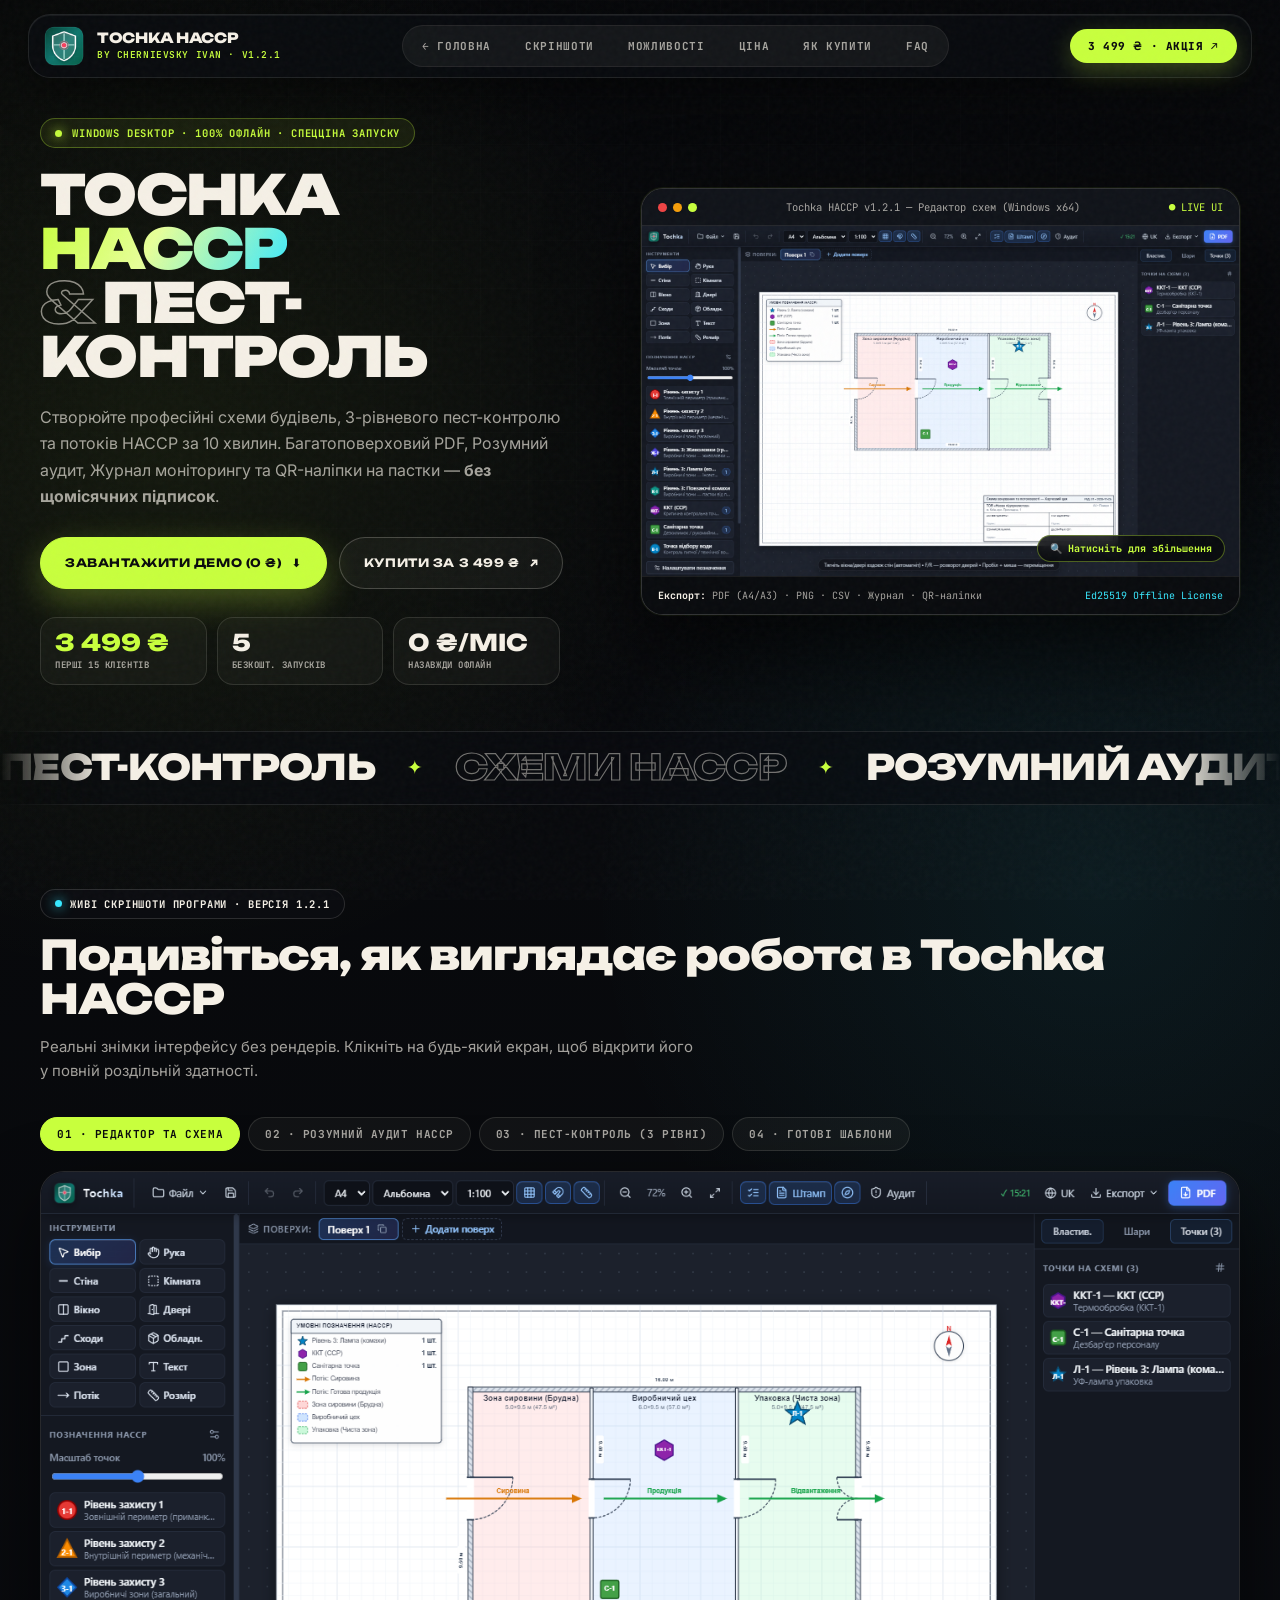
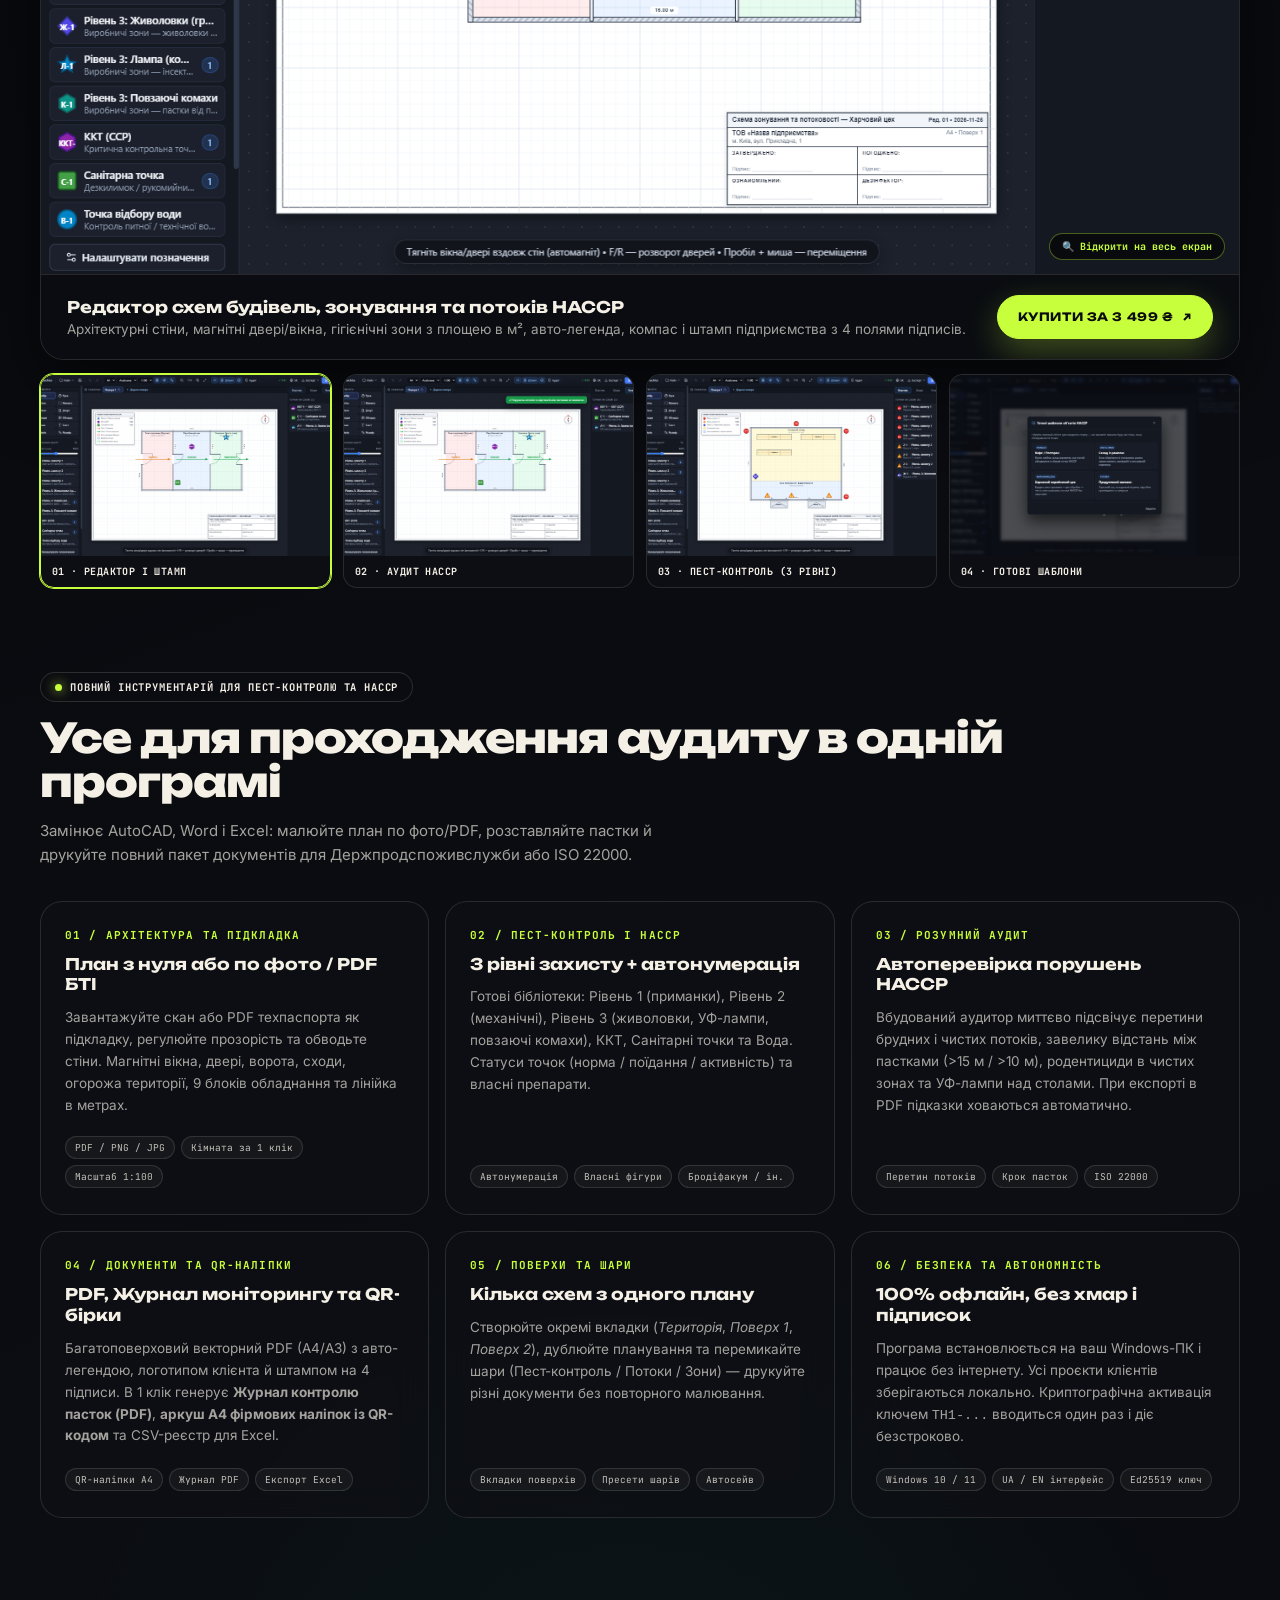
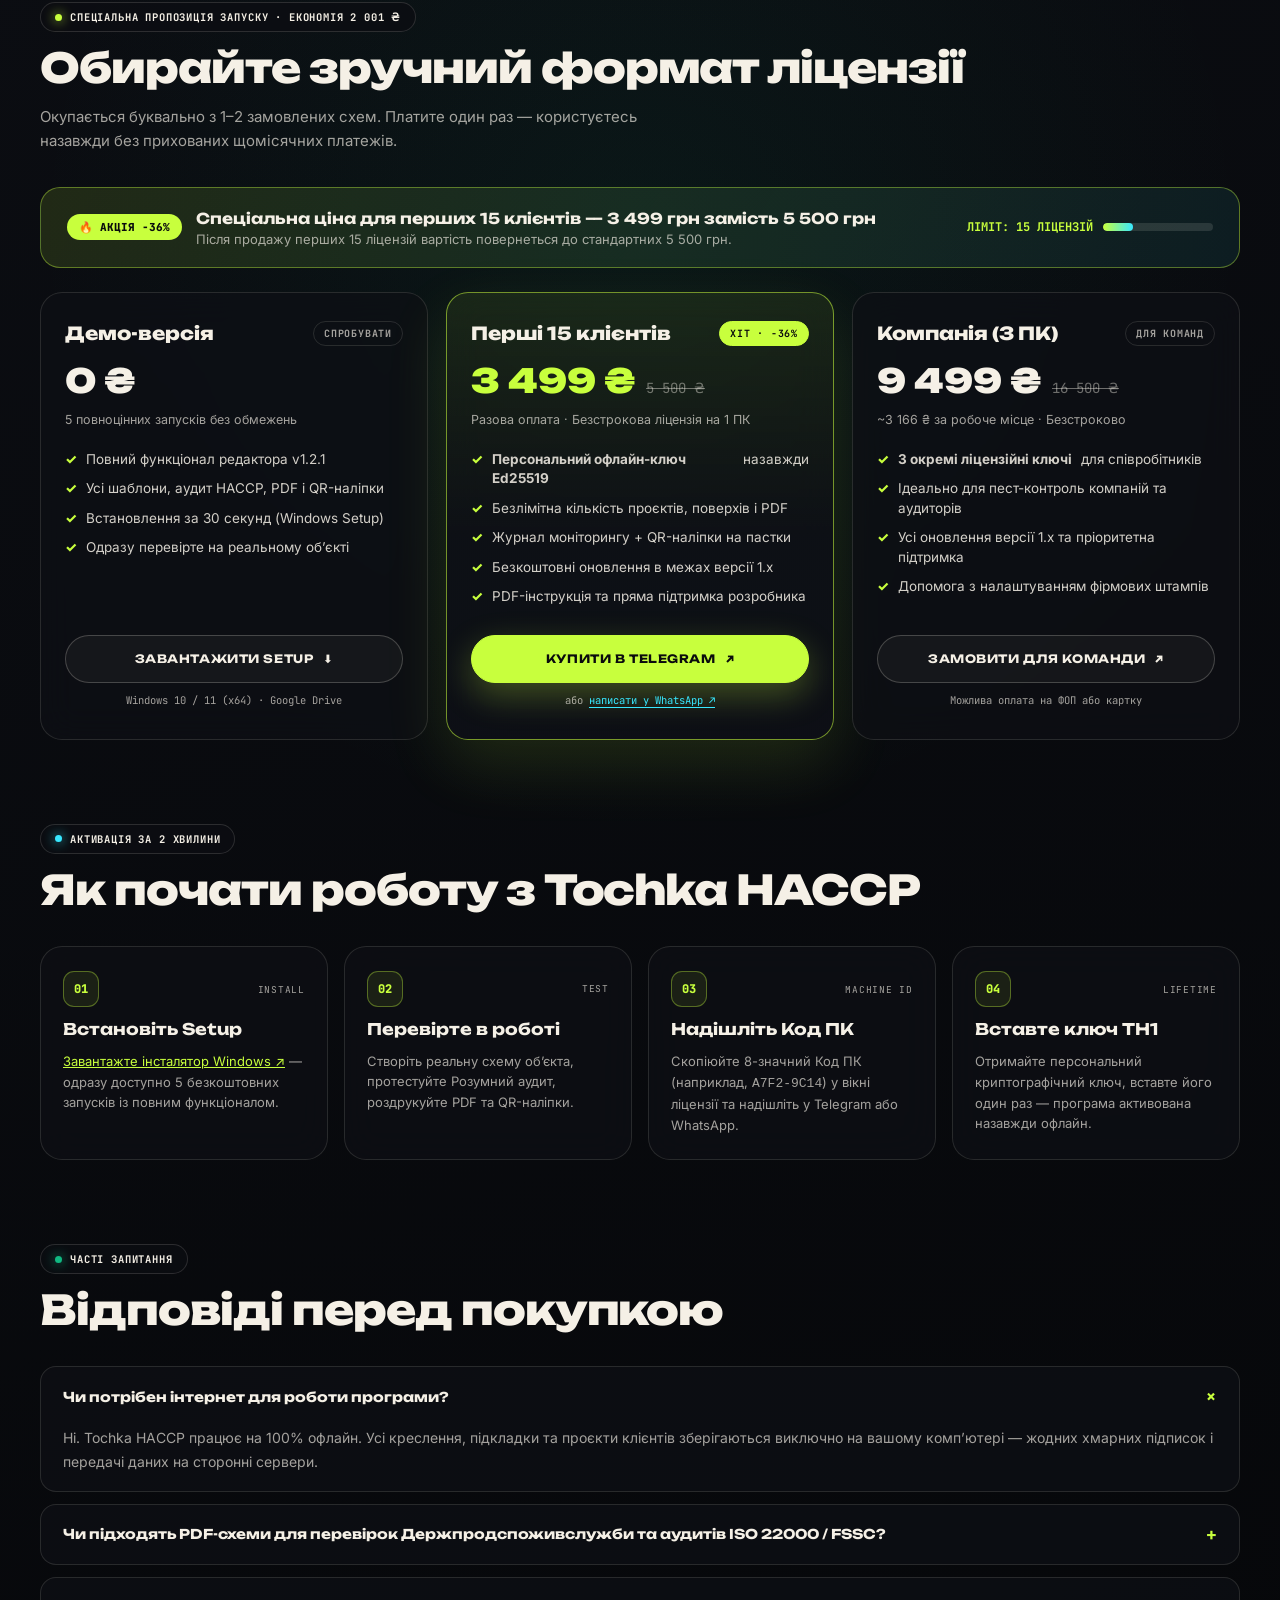
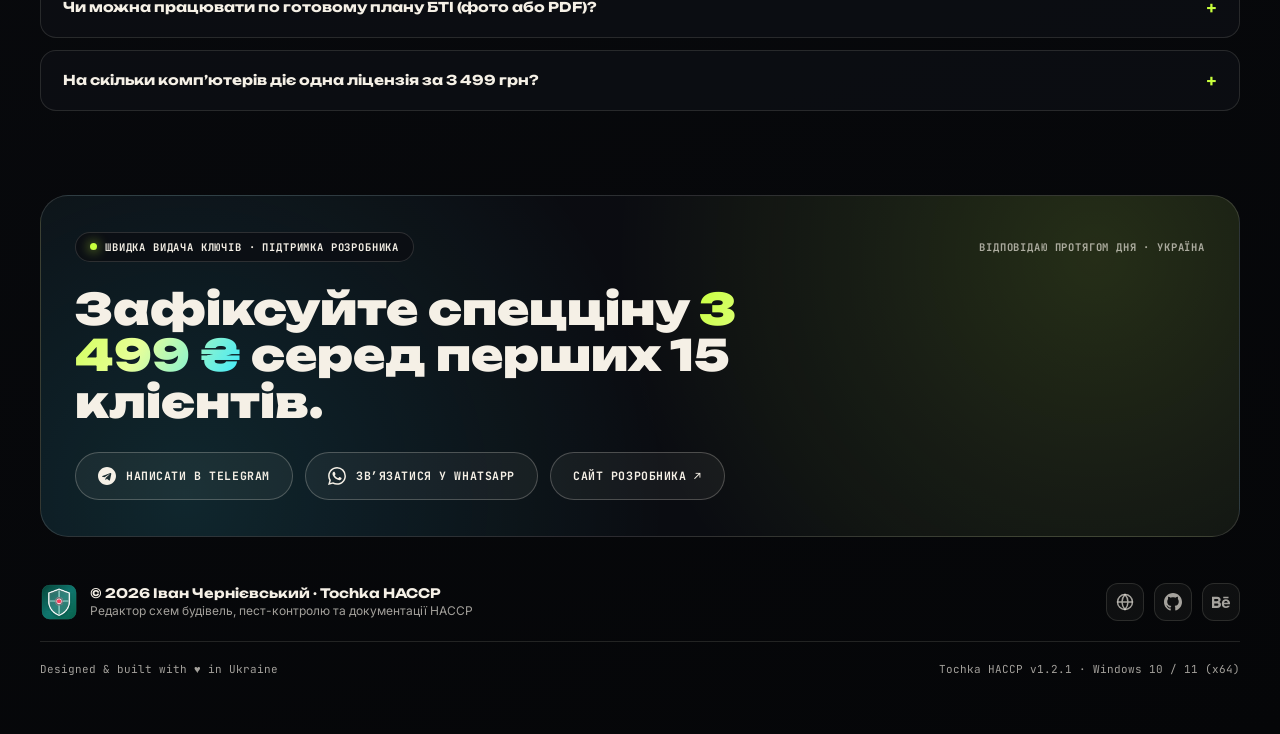
==== tochka/index.html @ 62e7cf79 "Add files via upload" ====
<!doctype html>
<html lang="uk">
  <head>
    <meta charset="UTF-8" />
    <meta name="viewport" content="width=device-width, initial-scale=1.0" />
    <title>Tochka НАССР — Редактор схем пест-контролю та НАССР для Windows</title>
    <meta
      name="description"
      content="Професійна офлайн-програма для створення схем будівель, пест-контролю, потоків НАССР, журналів моніторингу та QR-наліпок. Спеціальна ціна запуску для перших 15 клієнтів — 3 499 грн."
    />
    <link rel="icon" type="image/png" href="logo.png" />
    <link rel="stylesheet" href="styles.css" />
    <link rel="preconnect" href="https://fonts.googleapis.com" />
    <link rel="preconnect" href="https://fonts.gstatic.com" crossorigin />
    <link
      href="https://fonts.googleapis.com/css2?family=Inter:wght@400;500;600;700&family=JetBrains+Mono:wght@500;700;800&family=Unbounded:wght@600;700;800;900&display=swap"
      rel="stylesheet"
    />
  </head>
  <body>
    <div class="scroll-progress" aria-hidden="true"></div>
    <div class="grain-overlay" aria-hidden="true"></div>

    <header class="site-header">
      <a class="brand" href="#top" aria-label="Tochka НАССР">
        <span class="brand-mark">
          <img src="logo.png" alt="Tochka НАССР логотип" />
        </span>
        <span class="brand-text">
          <strong>Tochka НАССР</strong>
          <small>by Chernievsky Ivan · v1.2.1</small>
        </span>
      </a>

      <nav class="site-nav" aria-label="Навігація">
        <a href="../index.html">← Головна</a>
        <a href="#screenshots">Скріншоти</a>
        <a href="#features">Можливості</a>
        <a href="#pricing">Ціна</a>
        <a href="#how">Як купити</a>
        <a href="#faq">FAQ</a>
      </nav>

      <a class="header-cta" href="#pricing">
        <span>3 499 ₴ · АКЦІЯ</span>
        <span aria-hidden="true">↗</span>
      </a>
    </header>

    <main id="top">
      <!-- HERO -->
      <section class="hero-dash" aria-labelledby="hero-title">
        <div class="hero-copy-dash">
          <div class="eyebrow-dash">
            <span class="status-dot"></span>
            <span>WINDOWS DESKTOP · 100% ОФЛАЙН · СПЕЦЦІНА ЗАПУСКУ</span>
          </div>

          <h1 id="hero-title" class="title-dash">
            TOCHKA<br /><span class="grad">НАССР</span><br /><span class="amp">&amp;</span> ПЕСТ-КОНТРОЛЬ
          </h1>

          <p class="hero-lead-dash">
            Створюйте професійні схеми будівель, 3-рівневого пест-контролю та потоків НАССР за 10 хвилин.
            Багатоповерховий PDF, Розумний аудит, Журнал моніторингу та QR-наліпки на пастки — <b>без щомісячних підписок</b>.
          </p>

          <div class="hero-actions-dash">
            <a
              class="btn-dash primary"
              href="https://drive.google.com/file/d/1UyIX2XYB6blcd3cR7b4-YL4jxLajKtsr/view?usp=sharing"
              target="_blank"
              rel="noreferrer"
            >
              <span>ЗАВАНТАЖИТИ ДЕМО (0 ₴)</span>
              <span aria-hidden="true">⬇</span>
            </a>
            <a class="btn-dash secondary" href="#pricing">
              <span>КУПИТИ ЗА 3 499 ₴</span>
              <span aria-hidden="true">↗</span>
            </a>
          </div>

          <div class="hero-stats">
            <div class="stat-pill">
              <strong class="accent">3 499 ₴</strong>
              <span>ПЕРШІ 15 КЛІЄНТІВ</span>
            </div>
            <div class="stat-pill">
              <strong>5</strong>
              <span>БЕЗКОШТ. ЗАПУСКІВ</span>
            </div>
            <div class="stat-pill">
              <strong>0 ₴/МІС</strong>
              <span>НАЗАВЖДИ ОФЛАЙН</span>
            </div>
          </div>
        </div>

        <div class="hero-visual-dash">
          <div class="hero-window">
            <div class="window-bar">
              <div class="window-dots" aria-hidden="true"><span></span><span></span><span></span></div>
              <span>Tochka НАССР v1.2.1 — Редактор схем (Windows x64)</span>
              <span style="color: var(--accent);">● LIVE UI</span>
            </div>
            <div class="window-shot" data-zoom>
              <img
                src="screenshots/shot-editor.png"
                alt="Інтерфейс Tochka НАССР — схема харчового цеху з потоками та штампом"
              />
              <span class="zoom-pill">🔍 Натисніть для збільшення</span>
            </div>
            <div class="window-footer">
              <span><strong>Експорт:</strong> PDF (A4/A3) · PNG · CSV · Журнал · QR-наліпки</span>
              <span style="color: var(--cyan);">Ed25519 Offline License</span>
            </div>
          </div>
        </div>

        <div class="ticker hero-ticker" aria-hidden="true">
          <div class="ticker-track">
            <span>Пест-контроль</span><span class="ticker-sep">✦</span>
            <span class="is-outline">Схеми НАССР</span><span class="ticker-sep">✦</span>
            <span>Розумний аудит</span><span class="ticker-sep">✦</span>
            <span class="is-outline">QR-наліпки</span><span class="ticker-sep">✦</span>
            <span>Журнал моніторингу</span><span class="ticker-sep">✦</span>
            <span class="is-outline">Підкладка PDF/БТІ</span><span class="ticker-sep">✦</span>
            <span>100% Офлайн</span><span class="ticker-sep">✦</span>
            <!-- duplicate for seamless loop -->
            <span>Пест-контроль</span><span class="ticker-sep">✦</span>
            <span class="is-outline">Схеми НАССР</span><span class="ticker-sep">✦</span>
            <span>Розумний аудит</span><span class="ticker-sep">✦</span>
            <span class="is-outline">QR-наліпки</span><span class="ticker-sep">✦</span>
            <span>Журнал моніторингу</span><span class="ticker-sep">✦</span>
            <span class="is-outline">Підкладка PDF/БТІ</span><span class="ticker-sep">✦</span>
            <span>100% Офлайн</span><span class="ticker-sep">✦</span>
          </div>
        </div>
      </section>

      <!-- LIVE SCREENSHOTS -->
      <section id="screenshots" class="section" aria-labelledby="shots-title">
        <div class="section-heading">
          <div class="badge-dash">
            <span class="status-dot cyan"></span>
            <span>Живі скріншоти програми · Версія 1.2.1</span>
          </div>
          <h2 id="shots-title">Подивіться, як виглядає робота в Tochka НАССР</h2>
          <p class="section-lead">
            Реальні знімки інтерфейсу без рендерів. Клікніть на будь-який екран, щоб відкрити його у повній роздільній здатності.
          </p>
        </div>

        <div class="shots-tabs" role="tablist">
          <button type="button" class="shot-tab active">01 · Редактор та схема</button>
          <button type="button" class="shot-tab">02 · Розумний аудит НАССР</button>
          <button type="button" class="shot-tab">03 · Пест-контроль (3 рівні)</button>
          <button type="button" class="shot-tab">04 · Готові шаблони</button>
        </div>

        <div class="shots-stage">
          <div class="shots-stage-img" data-zoom>
            <img
              id="stage-img"
              src="screenshots/shot-editor.png"
              alt="Редактор схем будівель, зонування та потоків НАССР"
            />
            <span class="zoom-pill">🔍 Відкрити на весь екран</span>
          </div>
          <div class="shots-stage-meta">
            <div>
              <h3 id="stage-title">Редактор схем будівель, зонування та потоків НАССР</h3>
              <p id="stage-desc">
                Архітектурні стіни, магнітні двері/вікна, гігієнічні зони з площею в м², авто-легенда, компас і штамп підприємства з 4 полями підписів.
              </p>
            </div>
            <a class="btn-dash primary" href="#pricing" style="height: 44px; padding: 0 20px;">
              <span>КУПИТИ ЗА 3 499 ₴</span>
              <span>↗</span>
            </a>
          </div>
        </div>

        <div class="shots-thumbs">
          <button type="button" class="shot-thumb active">
            <img src="screenshots/shot-editor.png" alt="Редактор схем" />
            <span>01 · Редактор і штамп</span>
          </button>
          <button type="button" class="shot-thumb">
            <img src="screenshots/shot-audit.png" alt="Розумний аудит НАССР" />
            <span>02 · Аудит НАССР</span>
          </button>
          <button type="button" class="shot-thumb">
            <img src="screenshots/shot-custom.png" alt="Схема 3-рівневого пест-контролю складу" />
            <span>03 · Пест-контроль (3 рівні)</span>
          </button>
          <button type="button" class="shot-thumb">
            <img src="screenshots/shot-pest.png" alt="Готові шаблони" />
            <span>04 · Готові шаблони</span>
          </button>
        </div>
      </section>

      <!-- FEATURES -->
      <section id="features" class="section" aria-labelledby="features-title">
        <div class="section-heading">
          <div class="badge-dash">
            <span class="status-dot"></span>
            <span>Повний інструментарій для пест-контролю та НАССР</span>
          </div>
          <h2 id="features-title">Усе для проходження аудиту в одній програмі</h2>
          <p class="section-lead">
            Замінює AutoCAD, Word і Excel: малюйте план по фото/PDF, розставляйте пастки й друкуйте повний пакет документів для Держпродспоживслужби або ISO 22000.
          </p>
        </div>

        <div class="features-grid">
          <article class="spotlight-card feature-card">
            <span class="card-num">01 / АРХІТЕКТУРА ТА ПІДКЛАДКА</span>
            <h3>План з нуля або по фото / PDF БТІ</h3>
            <p>
              Завантажуйте скан або PDF техпаспорта як підкладку, регулюйте прозорість та обводьте стіни. Магнітні вікна, двері, ворота, сходи, огорожа території, 9 блоків обладнання та лінійка в метрах.
            </p>
            <div class="feature-tags">
              <span>PDF / PNG / JPG</span>
              <span>Кімната за 1 клік</span>
              <span>Масштаб 1:100</span>
            </div>
          </article>

          <article class="spotlight-card feature-card">
            <span class="card-num">02 / ПЕСТ-КОНТРОЛЬ І НАССР</span>
            <h3>3 рівні захисту + автонумерація</h3>
            <p>
              Готові бібліотеки: Рівень 1 (приманки), Рівень 2 (механічні), Рівень 3 (живоловки, УФ-лампи, повзаючі комахи), ККТ, Санітарні точки та Вода. Статуси точок (норма / поїдання / активність) та власні препарати.
            </p>
            <div class="feature-tags">
              <span>Автонумерація</span>
              <span>Власні фігури</span>
              <span>Бродіфакум / ін.</span>
            </div>
          </article>

          <article class="spotlight-card feature-card">
            <span class="card-num">03 / РОЗУМНИЙ АУДИТ</span>
            <h3>Автоперевірка порушень НАССР</h3>
            <p>
              Вбудований аудитор миттєво підсвічує перетини брудних і чистих потоків, завелику відстань між пастками (&gt;15 м / &gt;10 м), родентициди в чистих зонах та УФ-лампи над столами. При експорті в PDF підказки ховаються автоматично.
            </p>
            <div class="feature-tags">
              <span>Перетин потоків</span>
              <span>Крок пасток</span>
              <span>ISO 22000</span>
            </div>
          </article>

          <article class="spotlight-card feature-card">
            <span class="card-num">04 / ДОКУМЕНТИ ТА QR-НАЛІПКИ</span>
            <h3>PDF, Журнал моніторингу та QR-бірки</h3>
            <p>
              Багатоповерховий векторний PDF (A4/A3) з авто-легендою, логотипом клієнта й штампом на 4 підписи. В 1 клік генерує <b>Журнал контролю пасток (PDF)</b>, <b>аркуш А4 фірмових наліпок із QR-кодом</b> та CSV-реєстр для Excel.
            </p>
            <div class="feature-tags">
              <span>QR-наліпки A4</span>
              <span>Журнал PDF</span>
              <span>Експорт Excel</span>
            </div>
          </article>

          <article class="spotlight-card feature-card">
            <span class="card-num">05 / ПОВЕРХИ ТА ШАРИ</span>
            <h3>Кілька схем з одного плану</h3>
            <p>
              Створюйте окремі вкладки (<i>Територія</i>, <i>Поверх 1</i>, <i>Поверх 2</i>), дублюйте планування та перемикайте шари (Пест-контроль / Потоки / Зони) — друкуйте різні документи без повторного малювання.
            </p>
            <div class="feature-tags">
              <span>Вкладки поверхів</span>
              <span>Пресети шарів</span>
              <span>Автосейв</span>
            </div>
          </article>

          <article class="spotlight-card feature-card">
            <span class="card-num">06 / БЕЗПЕКА ТА АВТОНОМНІСТЬ</span>
            <h3>100% офлайн, без хмар і підписок</h3>
            <p>
              Програма встановлюється на ваш Windows-ПК і працює без інтернету. Усі проєкти клієнтів зберігаються локально. Криптографічна активація ключем <code>TH1-...</code> вводиться один раз і діє безстроково.
            </p>
            <div class="feature-tags">
              <span>Windows 10 / 11</span>
              <span>UA / EN інтерфейс</span>
              <span>Ed25519 ключ</span>
            </div>
          </article>
        </div>
      </section>

      <!-- PRICING / SPECIAL OFFER -->
      <section id="pricing" class="section" aria-labelledby="pricing-title">
        <div class="section-heading">
          <div class="badge-dash">
            <span class="status-dot"></span>
            <span>Спеціальна пропозиція запуску · Економія 2 001 ₴</span>
          </div>
          <h2 id="pricing-title">Обирайте зручний формат ліцензії</h2>
          <p class="section-lead">
            Окупається буквально з 1–2 замовлених схем. Платите один раз — користуєтесь назавжди без прихованих щомісячних платежів.
          </p>
        </div>

        <div class="promo-banner">
          <div class="promo-banner-left">
            <span class="promo-pill">🔥 АКЦІЯ -36%</span>
            <div>
              <strong>Спеціальна ціна для перших 15 клієнтів — 3 499 грн замість 5 500 грн</strong>
              <p>Після продажу перших 15 ліцензій вартість повернеться до стандартних 5 500 грн.</p>
            </div>
          </div>
          <div class="promo-slots">
            <span>ЛІМІТ: 15 ЛІЦЕНЗІЙ</span>
            <div class="slots-bar" aria-hidden="true"><div class="slots-fill"></div></div>
          </div>
        </div>

        <div class="pricing-grid">
          <!-- Demo -->
          <article class="spotlight-card price-card">
            <div class="price-top">
              <h3>Демо-версія</h3>
              <span class="price-tag">Спробувати</span>
            </div>
            <div class="price-amount">
              <span class="price-val">0 ₴</span>
            </div>
            <div class="price-sub">5 повноцінних запусків без обмежень</div>
            <ul class="price-list">
              <li>Повний функціонал редактора v1.2.1</li>
              <li>Усі шаблони, аудит НАССР, PDF і QR-наліпки</li>
              <li>Встановлення за 30 секунд (Windows Setup)</li>
              <li>Одразу перевірте на реальному об’єкті</li>
            </ul>
            <div class="price-actions">
              <a
                class="btn-dash secondary"
                href="https://drive.google.com/file/d/1UyIX2XYB6blcd3cR7b4-YL4jxLajKtsr/view?usp=sharing"
                target="_blank"
                rel="noreferrer"
              >
                <span>ЗАВАНТАЖИТИ SETUP</span>
                <span>⬇</span>
              </a>
              <div class="price-note">Windows 10 / 11 (x64) · Google Drive</div>
            </div>
          </article>

          <!-- Featured Launch Price -->
          <article class="spotlight-card price-card featured">
            <div class="price-top">
              <h3>Перші 15 клієнтів</h3>
              <span class="price-tag">ХІТ · -36%</span>
            </div>
            <div class="price-amount">
              <span class="price-val">3 499 ₴</span>
              <span class="price-old">5 500 ₴</span>
            </div>
            <div class="price-sub">Разова оплата · Безстрокова ліцензія на 1 ПК</div>
            <ul class="price-list">
              <li><b>Персональний офлайн-ключ Ed25519</b> назавжди</li>
              <li>Безлімітна кількість проєктів, поверхів і PDF</li>
              <li>Журнал моніторингу + QR-наліпки на пастки</li>
              <li>Безкоштовні оновлення в межах версії 1.x</li>
              <li>PDF-інструкція та пряма підтримка розробника</li>
            </ul>
            <div class="price-actions">
              <a
                class="btn-dash primary"
                href="https://t.me/epicdramma?text=%D0%94%D0%BE%D0%B1%D1%80%D0%B8%D0%B9%20%D0%B4%D0%B5%D0%BD%D1%8C!%20%D0%A5%D0%BE%D1%87%D1%83%20%D0%B7%D0%B0%D0%BC%D0%BE%D0%B2%D0%B8%D1%82%D0%B8%20Tochka%20%D0%9D%D0%90%D0%A1%D0%A1%D0%A0%20%D0%B7%D0%B0%20%D1%81%D0%BF%D0%B5%D1%86%D1%86%D1%96%D0%BD%D0%BE%D1%8E%203%20499%20%D0%B3%D1%80%D0%BD."
                target="_blank"
                rel="noreferrer"
              >
                <span>КУПИТИ В TELEGRAM</span>
                <span>↗</span>
              </a>
              <div class="price-note">
                або <a href="https://wa.me/380964098097?text=%D0%94%D0%BE%D0%B1%D1%80%D0%B8%D0%B9%20%D0%B4%D0%B5%D0%BD%D1%8C!%20%D0%A5%D0%BE%D1%87%D1%83%20%D0%B7%D0%B0%D0%BC%D0%BE%D0%B2%D0%B8%D1%82%D0%B8%20Tochka%20%D0%9D%D0%90%D0%A1%D0%A1%D0%A0%20%D0%B7%D0%B0%203%20499%20%D0%B3%D1%80%D0%BD." target="_blank" rel="noreferrer">написати у WhatsApp ↗</a>
              </div>
            </div>
          </article>

          <!-- Company 3 PCs -->
          <article class="spotlight-card price-card">
            <div class="price-top">
              <h3>Компанія (3 ПК)</h3>
              <span class="price-tag">Для команд</span>
            </div>
            <div class="price-amount">
              <span class="price-val">9 499 ₴</span>
              <span class="price-old">16 500 ₴</span>
            </div>
            <div class="price-sub">~3 166 ₴ за робоче місце · Безстроково</div>
            <ul class="price-list">
              <li><b>3 окремі ліцензійні ключі</b> для співробітників</li>
              <li>Ідеально для пест-контроль компаній та аудиторів</li>
              <li>Усі оновлення версії 1.x та пріоритетна підтримка</li>
              <li>Допомога з налаштуванням фірмових штампів</li>
            </ul>
            <div class="price-actions">
              <a
                class="btn-dash secondary"
                href="https://t.me/epicdramma?text=%D0%94%D0%BE%D0%B1%D1%80%D0%B8%D0%B9%20%D0%B4%D0%B5%D0%BD%D1%8C!%20%D0%A6%D1%96%D0%BA%D0%B0%D0%B2%D0%B8%D1%82%D1%8C%20%D0%BF%D0%B0%D0%BA%D0%B5%D1%82%20Tochka%20%D0%9D%D0%90%D0%A1%D0%A1%D0%A0%20%D0%9A%D0%BE%D0%BC%D0%BF%D0%B0%D0%BD%D1%96%D1%8F%20(3%20%D0%9F%D0%9A)%20%D0%B7%D0%B0%209%20499%20%D0%B3%D1%80%D0%BD."
                target="_blank"
                rel="noreferrer"
              >
                <span>ЗАМОВИТИ ДЛЯ КОМАНДИ</span>
                <span>↗</span>
              </a>
              <div class="price-note">Можлива оплата на ФОП або картку</div>
            </div>
          </article>
        </div>
      </section>

      <!-- HOW IT WORKS -->
      <section id="how" class="section" aria-labelledby="how-title">
        <div class="section-heading">
          <div class="badge-dash">
            <span class="status-dot cyan"></span>
            <span>Активація за 2 хвилини</span>
          </div>
          <h2 id="how-title">Як почати роботу з Tochka НАССР</h2>
        </div>

        <div class="workflow-grid">
          <article class="workflow-step spotlight-card">
            <div class="step-top">
              <div class="step-num">01</div>
              <div class="step-tag">INSTALL</div>
            </div>
            <h3 class="step-title">Встановіть Setup</h3>
            <p class="step-desc">
              <a href="https://drive.google.com/file/d/1UyIX2XYB6blcd3cR7b4-YL4jxLajKtsr/view?usp=sharing" target="_blank" rel="noreferrer" style="color: var(--accent); text-decoration: underline;">Завантажте інсталятор Windows ↗</a> — одразу доступно 5 безкоштовних запусків із повним функціоналом.
            </p>
          </article>

          <article class="workflow-step spotlight-card">
            <div class="step-top">
              <div class="step-num">02</div>
              <div class="step-tag">TEST</div>
            </div>
            <h3 class="step-title">Перевірте в роботі</h3>
            <p class="step-desc">Створіть реальну схему об’єкта, протестуйте Розумний аудит, роздрукуйте PDF та QR-наліпки.</p>
          </article>

          <article class="workflow-step spotlight-card">
            <div class="step-top">
              <div class="step-num">03</div>
              <div class="step-tag">MACHINE ID</div>
            </div>
            <h3 class="step-title">Надішліть Код ПК</h3>
            <p class="step-desc">Скопіюйте 8-значний Код ПК (наприклад, <code>A7F2-9C14</code>) у вікні ліцензії та надішліть у Telegram або WhatsApp.</p>
          </article>

          <article class="workflow-step spotlight-card">
            <div class="step-top">
              <div class="step-num">04</div>
              <div class="step-tag">LIFETIME</div>
            </div>
            <h3 class="step-title">Вставте ключ TH1</h3>
            <p class="step-desc">Отримайте персональний криптографічний ключ, вставте його один раз — програма активована назавжди офлайн.</p>
          </article>
        </div>
      </section>

      <!-- FAQ -->
      <section id="faq" class="section" aria-labelledby="faq-title">
        <div class="section-heading">
          <div class="badge-dash">
            <span class="status-dot emerald"></span>
            <span>Часті запитання</span>
          </div>
          <h2 id="faq-title">Відповіді перед покупкою</h2>
        </div>

        <div class="faq-list">
          <div class="faq-item open">
            <button type="button" class="faq-q">
              <span>Чи потрібен інтернет для роботи програми?</span>
              <span class="plus">+</span>
            </button>
            <div class="faq-a">
              Ні. Tochka НАССР працює на 100% офлайн. Усі креслення, підкладки та проєкти клієнтів зберігаються виключно на вашому комп’ютері — жодних хмарних підписок і передачі даних на сторонні сервери.
            </div>
          </div>

          <div class="faq-item">
            <button type="button" class="faq-q">
              <span>Чи підходять PDF-схеми для перевірок Держпродспоживслужби та аудитів ISO 22000 / FSSC?</span>
              <span class="plus">+</span>
            </button>
            <div class="faq-a">
              Так. Схеми формуються за стандартами НАССР: чітке зонування (брудна/чиста зона), стрілки потоків без перетинів, 3 рівні захисту пест-контролю, автоматична легенда з підрахунком точок, компас та офіційний штамп із 4 полями підписів («Затверджено», «Погоджено», «Ознайомлений», «Дезінфектор»).
            </div>
          </div>

          <div class="faq-item">
            <button type="button" class="faq-q">
              <span>Чи можна працювати по готовому плану БТІ (фото або PDF)?</span>
              <span class="plus">+</span>
            </button>
            <div class="faq-a">
              Так, ви можете завантажити будь-який PDF-файл, скан або фото плану приміщення як підкладку, налаштувати її масштаб і прозорість, заблокувати та розставити точки НАССР просто поверх плану або акуратно обвести стіни.
            </div>
          </div>

          <div class="faq-item">
            <button type="button" class="faq-q">
              <span>На скільки комп’ютерів діє одна ліцензія за 3 499 грн?</span>
              <span class="plus">+</span>
            </button>
            <div class="faq-a">
              Стандартна ліцензія діє безстроково на 1 комп’ютер (Windows 10 / 11). Якщо потрібно встановити програму для команди на 3+ робочі місця, доступний вигідний пакет «Компанія (3 ПК)» за 9 499 грн.
            </div>
          </div>
        </div>
      </section>

      <!-- CONTACT CTA -->
      <section id="contact" class="contact-section" aria-labelledby="contact-title">
        <div class="contact-dash-wrap">
          <div class="contact-header-dash">
            <div class="badge-dash">
              <span class="status-dot"></span>
              <span>ШВИДКА ВИДАЧА КЛЮЧІВ · ПІДТРИМКА РОЗРОБНИКА</span>
            </div>
            <span class="contact-loc">ВІДПОВІДАЮ ПРОТЯГОМ ДНЯ · УКРАЇНА</span>
          </div>

          <h2 id="contact-title" class="contact-title-dash">
            Зафіксуйте спецціну <span class="grad">3 499 ₴</span> серед перших 15 клієнтів.
          </h2>

          <div class="contact-actions">
            <a
              class="contact-link-dash telegram"
              href="https://t.me/epicdramma?text=%D0%94%D0%BE%D0%B1%D1%80%D0%B8%D0%B9%20%D0%B4%D0%B5%D0%BD%D1%8C!%20%D0%A5%D0%BE%D1%87%D1%83%20%D0%B7%D0%B0%D0%BC%D0%BE%D0%B2%D0%B8%D1%82%D0%B8%20Tochka%20%D0%9D%D0%90%D0%A1%D0%A1%D0%A0%20%D0%B7%D0%B0%203%20499%20%D0%B3%D1%80%D0%BD."
              target="_blank"
              rel="noreferrer"
            >
              <svg viewBox="0 0 24 24" width="18" height="18" fill="currentColor" aria-hidden="true">
                <path d="M12 0C5.373 0 0 5.373 0 12s5.373 12 12 12 12-5.373 12-12S18.627 0 12 0zm5.894 8.221l-1.97 9.28c-.145.658-.537.818-1.084.508l-3-2.21-1.446 1.394c-.14.14-.28.28-.48.28l.19-2.85 5.177-4.677c.225-.225-.05-.35-.35-.15l-6.398 4.025-2.76-.864c-.603-.189-.614-.603.126-.893l10.783-4.156c.5-.189.938.113.712 1.253z"/>
              </svg>
              <span>НАПИСАТИ В TELEGRAM</span>
            </a>

            <a
              class="contact-link-dash whatsapp"
              href="https://wa.me/380964098097?text=%D0%94%D0%BE%D0%B1%D1%80%D0%B8%D0%B9%20%D0%B4%D0%B5%D0%BD%D1%8C!%20%D0%A5%D0%BE%D1%87%D1%83%20%D0%B7%D0%B0%D0%BC%D0%BE%D0%B2%D0%B8%D1%82%D0%B8%20Tochka%20%D0%9D%D0%90%D0%A1%D0%A1%D0%A0%20%D0%B7%D0%B0%203%20499%20%D0%B3%D1%80%D0%BD."
              target="_blank"
              rel="noreferrer"
            >
              <svg viewBox="0 0 24 24" width="18" height="18" fill="currentColor" aria-hidden="true">
                <path d="M17.472 14.382c-.297-.149-1.758-.867-2.03-.967-.273-.099-.471-.148-.67.15-.197.297-.767.966-.94 1.164-.173.199-.347.223-.644.075-.297-.15-1.255-.463-2.39-1.475-.883-.788-1.48-1.761-1.653-2.059-.173-.297-.018-.458.13-.606.134-.133.298-.347.446-.52.149-.174.198-.298.298-.497.099-.198.05-.371-.025-.52-.075-.149-.669-1.612-.916-2.207-.242-.579-.487-.5-.669-.51a12.8 12.8 0 0 0-.57-.01c-.198 0-.52.074-.792.372-.272.297-1.04 1.016-1.04 2.479 0 1.462 1.065 2.875 1.213 3.074.149.198 2.096 3.2 5.077 4.487.709.306 1.262.489 1.694.625.712.227 1.36.195 1.871.118.571-.085 1.758-.719 2.006-1.413.248-.694.248-1.289.173-1.413-.074-.124-.272-.198-.57-.347m-5.421 7.403h-.004a9.87 9.87 0 0 1-5.031-1.378l-.361-.214-3.741.982.998-3.648-.235-.374a9.86 9.86 0 0 1-1.51-5.26c.001-5.45 4.436-9.884 9.888-9.884 2.64 0 5.122 1.03 6.988 2.898a9.825 9.825 0 0 1 2.893 6.994c-.003 5.45-4.437 9.884-9.885 9.884m8.413-18.297A11.815 11.815 0 0 0 12.05 0C5.495 0 .16 5.335.157 11.892c0 2.096.547 4.142 1.588 5.945L.057 24l6.305-1.654a11.882 11.882 0 0 0 5.683 1.448h.005c6.554 0 11.89-5.335 11.893-11.893a11.821 11.821 0 0 0-3.48-8.413Z"/>
              </svg>
              <span>ЗВ’ЯЗАТИСЯ У WHATSAPP</span>
            </a>

            <a
              class="contact-link-dash site"
              href="https://0dych.github.io/chernievsky/"
              target="_blank"
              rel="noreferrer"
            >
              <span>САЙТ РОЗРОБНИКА ↗</span>
            </a>
          </div>
        </div>
      </section>
    </main>

    <footer class="site-footer">
      <div class="footer-top">
        <div class="footer-brand">
          <span class="footer-logo">
            <img src="logo.png" alt="Tochka НАССР" />
          </span>
          <div class="footer-brand-text">
            <strong class="footer-name">© 2026 Іван Чернієвський · Tochka НАССР</strong>
            <span class="footer-tagline">Редактор схем будівель, пест-контролю та документації НАССР</span>
          </div>
        </div>
        <div class="footer-icons">
          <a href="https://0dych.github.io/chernievsky/" target="_blank" rel="noreferrer" aria-label="Портфоліо">
            <svg viewBox="0 0 24 24" width="18" height="18" fill="none" stroke="currentColor" stroke-width="2"><circle cx="12" cy="12" r="10"/><path d="M2 12h20M12 2a15.3 15.3 0 0 1 4 10 15.3 15.3 0 0 1-4 10 15.3 15.3 0 0 1-4-10 15.3 15.3 0 0 1 4-10z"/></svg>
          </a>
          <a href="https://github.com/0dych" target="_blank" rel="noreferrer" aria-label="GitHub">
            <svg viewBox="0 0 24 24" width="18" height="18" fill="currentColor"><path d="M12 0c-6.626 0-12 5.373-12 12 0 5.302 3.438 9.8 8.207 11.387.599.111.793-.261.793-.577v-2.234c-3.338.726-4.033-1.416-4.033-1.416-.546-1.387-1.333-1.756-1.333-1.756-1.089-.745.083-.729.083-.729 1.205.084 1.839 1.237 1.839 1.237 1.07 1.834 2.807 1.304 3.492.997.107-.775.418-1.305.762-1.604-2.665-.305-5.467-1.334-5.467-5.931 0-1.311.469-2.381 1.236-3.221-.124-.303-.535-1.524.117-3.176 0 0 1.008-.322 3.301 1.23.957-.266 1.983-.399 3.003-.404 1.02.005 2.047.138 3.006.404 2.291-1.552 3.297-1.23 3.297-1.23.653 1.653.242 2.874.118 3.176.77.84 1.235 1.911 1.235 3.221 0 4.609-2.807 5.624-5.479 5.921.43.372.823 1.102.823 2.222v3.293c0 .319.192.694.801.576 4.765-1.589 8.199-6.086 8.199-11.386 0-6.627-5.373-12-12-12z"/></svg>
          </a>
          <a href="https://www.behance.net/ichernievsky" target="_blank" rel="noreferrer" aria-label="Behance">
            <svg viewBox="0 0 24 24" width="18" height="18" fill="currentColor"><path d="M22 7h-7v-2h7v2zm1.726 10c-.442 1.297-2.029 3-5.101 3-3.074 0-5.564-1.729-5.564-5.675 0-3.91 2.325-5.92 5.466-5.92 3.082 0 4.964 1.782 5.375 4.426.078.506.109 1.188.095 2.14h-8.027c.13 3.211 3.483 3.312 4.588 2.029h3.168zm-7.686-4h4.965c-.105-1.547-1.136-2.219-2.477-2.219-1.466 0-2.277.768-2.488 2.219zm-9.574 6.988h-6.466v-14.967h6.953c5.476.081 5.58 5.444 2.72 6.906 3.461 1.26 3.577 8.061-3.207 8.061zm-3.466-8.988h3.584c2.508 0 2.906-3-.312-3h-3.272v3zm3.391 3h-3.391v3.016h3.341c3.055 0 2.868-3.016.05-3.016z"/></svg>
          </a>
        </div>
      </div>
      <div class="footer-divider"></div>
      <div class="footer-bottom">
        <span>Designed &amp; built with ♥ in Ukraine</span>
        <span>Tochka НАССР v1.2.1 · Windows 10 / 11 (x64)</span>
      </div>
    </footer>

    <!-- Mobile Floating Bottom Dock -->
    <nav class="mobile-dock" aria-label="Мобільна навігація">
      <a href="#screenshots"><span>Скріни</span></a>
      <a href="#features"><span>Функції</span></a>
      <a href="#pricing"><span>3 499 ₴</span></a>
      <a href="#contact"><span>Купити</span></a>
    </nav>

    <!-- Fullscreen Screenshot Lightbox -->
    <div id="lightbox" class="lightbox" role="dialog" aria-modal="true" aria-label="Перегляд скріншота">
      <div class="lightbox-inner">
        <div class="lightbox-bar">
          <span id="lightbox-caption"></span>
          <button type="button" id="lightbox-close" class="lightbox-close">✕ Закрити (Esc)</button>
        </div>
        <img id="lightbox-img" src="" alt="" />
      </div>
    </div>

    <script src="script.js"></script>
  </body>
</html>
---- tochka/styles.css ----
:root {
  color-scheme: dark;
  --bg: #07080a;
  --bg-elevated: #0e1015;
  --panel: rgba(245, 240, 230, 0.05);
  --panel-strong: rgba(245, 240, 230, 0.1);
  --text: #f5f0e6;
  --muted: rgba(245, 240, 230, 0.66);
  --line: rgba(245, 240, 230, 0.12);
  --line-strong: rgba(245, 240, 230, 0.24);
  --accent: #c8ff3d;      /* Signature Acid-Lime */
  --cyan: #38e8ff;        /* Luminous Ice-Cyan */
  --emerald: #10b981;     /* Tochka Shield Emerald */
  --indigo: #5b7cfa;      /* Studio Cobalt */
  --ink: #0a0b0d;
  --max: 1200px;
  --font-display: "Unbounded", system-ui, sans-serif;
  --font-sans: "Inter", ui-sans-serif, system-ui, -apple-system, sans-serif;
  --font-mono: "JetBrains Mono", ui-monospace, SFMono-Regular, Consolas, monospace;
}

*, *::before, *::after { box-sizing: border-box; }

html {
  overflow-x: clip;
  scroll-behavior: smooth;
}

body {
  min-width: 320px;
  margin: 0;
  overflow-x: clip;
  background:
    radial-gradient(circle at 12% 8%, rgba(200, 255, 61, 0.065), transparent 34rem),
    radial-gradient(circle at 86% 16%, rgba(56, 232, 255, 0.08), transparent 32rem),
    radial-gradient(circle at 50% 62%, rgba(16, 185, 129, 0.065), transparent 38rem),
    linear-gradient(160deg, #060709 0%, #0b0d12 52%, #050608 100%);
  color: var(--text);
  font-family: var(--font-sans);
  -webkit-font-smoothing: antialiased;
  text-rendering: optimizeLegibility;
}

/* Architectural Blueprint Grid */
body::before {
  position: fixed;
  inset: 0;
  z-index: -3;
  pointer-events: none;
  content: "";
  opacity: 0.24;
  background-image:
    linear-gradient(rgba(245, 240, 230, 0.06) 1px, transparent 1px),
    linear-gradient(90deg, rgba(245, 240, 230, 0.06) 1px, transparent 1px);
  background-size: 48px 48px;
  mask-image: radial-gradient(ellipse 85% 75% at 50% 25%, #000 35%, transparent 100%);
  -webkit-mask-image: radial-gradient(ellipse 85% 75% at 50% 25%, #000 35%, transparent 100%);
}

.grain-overlay {
  position: fixed;
  inset: 0;
  z-index: 50;
  pointer-events: none;
  opacity: 0.03;
  background-image: url("data:image/svg+xml,%3Csvg viewBox='0 0 200 200' xmlns='http://www.w3.org/2000/svg'%3E%3Cfilter id='n'%3E%3CfeTurbulence type='fractalNoise' baseFrequency='0.85' numOctaves='3' stitchTiles='stitch'/%3E%3C/filter%3E%3Crect width='100%25' height='100%25' filter='url(%23n)'/%3E%3C/svg%3E");
}

.scroll-progress {
  position: fixed;
  top: 0; left: 0; right: 0;
  height: 2px;
  z-index: 60;
  background: linear-gradient(90deg, var(--accent), var(--cyan));
  transform-origin: left center;
  transform: scaleX(0);
  pointer-events: none;
}

h1, h2, h3, .brand-text strong, .ticker-track span {
  font-family: var(--font-display);
}

a { color: inherit; text-decoration: none; }
img { display: block; max-width: 100%; }

/* Spotlight Hover Card */
.spotlight-card {
  position: relative;
  overflow: hidden;
  border-radius: 22px;
  border: 1px solid var(--line);
  background: rgba(14, 16, 22, 0.72);
  backdrop-filter: blur(18px);
  -webkit-backdrop-filter: blur(18px);
  transition: transform 240ms cubic-bezier(0.2, 0.8, 0.2, 1), border-color 240ms ease, box-shadow 240ms ease;
}

.spotlight-card::before {
  content: "";
  position: absolute;
  inset: 0;
  border-radius: inherit;
  pointer-events: none;
  background: radial-gradient(
    360px circle at var(--mx, -400px) var(--my, -400px),
    rgba(200, 255, 61, 0.11),
    transparent 65%
  );
  opacity: 0;
  transition: opacity 280ms ease;
  z-index: 0;
}

.spotlight-card:hover::before { opacity: 1; }
.spotlight-card:hover {
  border-color: rgba(200, 255, 61, 0.34);
  transform: translateY(-3px);
}
.spotlight-card > * { position: relative; z-index: 1; }

/* Header */
.site-header {
  position: sticky;
  top: 14px;
  z-index: 40;
  display: flex;
  align-items: center;
  justify-content: space-between;
  gap: 16px;
  width: min(calc(var(--max) + 24px), calc(100% - 24px));
  margin: 14px auto 0;
  padding: 10px 14px;
  border: 1px solid rgba(245, 240, 230, 0.1);
  border-radius: 22px;
  background: rgba(10, 12, 16, 0.76);
  box-shadow: 0 18px 46px rgba(0, 0, 0, 0.48), inset 0 1px 0 rgba(255, 255, 255, 0.06);
  backdrop-filter: blur(22px);
  -webkit-backdrop-filter: blur(22px);
}

.brand, .site-nav { display: flex; align-items: center; }
.brand { gap: 12px; min-width: 0; }

.brand-mark {
  display: flex;
  width: 42px;
  height: 42px;
  flex-shrink: 0;
  align-items: center;
  justify-content: center;
  border-radius: 12px;
  overflow: hidden;
  transition: transform 320ms cubic-bezier(0.2, 0.8, 0.2, 1), box-shadow 320ms ease;
}

.brand-mark img { width: 100%; height: 100%; object-fit: cover; }
.brand:hover .brand-mark {
  transform: scale(1.06) rotate(-2deg);
  box-shadow: 0 0 20px rgba(16, 185, 129, 0.45);
}

.brand-text { display: flex; flex-direction: column; gap: 2px; min-width: 0; }
.brand-text strong {
  font-size: 14px;
  font-weight: 800;
  line-height: 1.05;
  letter-spacing: -0.02em;
  text-transform: uppercase;
  color: var(--text);
  white-space: nowrap;
}
.brand-text small {
  font-family: var(--font-mono);
  color: var(--accent);
  font-size: 9.5px;
  font-weight: 600;
  text-transform: uppercase;
  letter-spacing: 0.06em;
  white-space: nowrap;
}

.site-nav {
  gap: 4px;
  padding: 4px;
  background: rgba(245, 240, 230, 0.05);
  border: 1px solid rgba(245, 240, 230, 0.07);
  border-radius: 999px;
}

.site-nav a {
  padding: 9px 15px;
  color: var(--muted);
  font-family: var(--font-mono);
  font-size: 11px;
  font-weight: 700;
  letter-spacing: 0.06em;
  text-transform: uppercase;
  border-radius: 999px;
  transition: color 200ms ease, background 200ms ease;
}
.site-nav a:hover { color: var(--text); background: rgba(245, 240, 230, 0.07); }
.site-nav a.is-active { color: var(--ink); background: var(--accent); }

.header-cta {
  display: inline-flex;
  align-items: center;
  gap: 8px;
  padding: 10px 18px;
  border-radius: 999px;
  background: var(--accent);
  color: var(--ink);
  font-family: var(--font-mono);
  font-size: 11px;
  font-weight: 800;
  letter-spacing: 0.05em;
  text-transform: uppercase;
  box-shadow: 0 8px 24px rgba(200, 255, 61, 0.25);
  transition: transform 200ms ease, box-shadow 200ms ease;
  white-space: nowrap;
}
.header-cta:hover {
  transform: translateY(-2px);
  box-shadow: 0 12px 28px rgba(200, 255, 61, 0.42);
}

main, .site-footer {
  width: min(var(--max), calc(100% - 32px));
  margin: 0 auto;
}

/* Status Dot & Badges */
.status-dot {
  display: inline-block;
  width: 7px;
  height: 7px;
  flex-shrink: 0;
  background: var(--accent);
  border-radius: 50%;
  box-shadow: 0 0 12px var(--accent);
  animation: pulse-dot 2.2s ease-in-out infinite;
}
.status-dot.cyan { background: var(--cyan); box-shadow: 0 0 12px var(--cyan); }
.status-dot.emerald { background: var(--emerald); box-shadow: 0 0 12px var(--emerald); }

@keyframes pulse-dot {
  0%, 100% { transform: scale(0.88); opacity: 0.72; }
  50% { transform: scale(1.22); opacity: 1; }
}

.badge-dash {
  display: inline-flex;
  align-items: center;
  gap: 8px;
  width: fit-content;
  padding: 7px 14px;
  background: rgba(12, 14, 18, 0.78);
  border: 1px solid rgba(245, 240, 230, 0.14);
  border-radius: 999px;
  font-family: var(--font-mono);
  font-size: 10.5px;
  font-weight: 700;
  letter-spacing: 0.08em;
  text-transform: uppercase;
  color: var(--text);
}

/* Hero Section */
.hero-dash {
  display: grid;
  grid-template-columns: minmax(0, 1.02fr) minmax(380px, 1.08fr);
  grid-template-rows: 1fr auto;
  gap: 32px 36px;
  align-items: center;
  padding: 40px 0 0;
}

.eyebrow-dash {
  display: inline-flex;
  align-items: center;
  gap: 10px;
  width: fit-content;
  margin-bottom: 20px;
  padding: 7px 14px;
  border-radius: 999px;
  border: 1px solid rgba(200, 255, 61, 0.3);
  background: rgba(200, 255, 61, 0.08);
  color: var(--accent);
  font-family: var(--font-mono);
  font-size: 10.5px;
  font-weight: 700;
  letter-spacing: 0.08em;
  text-transform: uppercase;
}

.title-dash {
  margin: 0 0 20px;
  font-size: clamp(2.1rem, 4.3vw, 4.0rem);
  font-weight: 900;
  line-height: 0.98;
  letter-spacing: -0.03em;
  color: var(--text);
  text-transform: uppercase;
}

.title-dash .grad {
  background: linear-gradient(120deg, var(--accent) 0%, #e7ff99 45%, var(--cyan) 100%);
  -webkit-background-clip: text;
  -webkit-text-fill-color: transparent;
}

.title-dash .amp {
  color: transparent;
  -webkit-text-stroke: 1.5px rgba(245, 240, 230, 0.55);
}

.hero-lead-dash {
  max-width: 530px;
  margin: 0 0 28px;
  color: var(--muted);
  font-size: clamp(0.96rem, 1.25vw, 1.08rem);
  line-height: 1.65;
}

.hero-actions-dash {
  display: flex;
  flex-wrap: wrap;
  gap: 12px;
  margin-bottom: 28px;
}

.btn-dash {
  display: inline-flex;
  align-items: center;
  justify-content: center;
  gap: 10px;
  height: 52px;
  padding: 0 24px;
  border-radius: 999px;
  font-family: var(--font-display);
  font-size: 11.5px;
  font-weight: 700;
  letter-spacing: 0.05em;
  text-transform: uppercase;
  cursor: pointer;
  border: none;
  transition: transform 240ms cubic-bezier(0.2, 0.8, 0.2, 1), box-shadow 240ms ease, background 240ms ease, border-color 240ms ease;
}

.btn-dash.primary {
  background: var(--accent);
  color: var(--ink);
  border: 1px solid var(--accent);
  box-shadow: 0 12px 34px rgba(200, 255, 61, 0.28);
}
.btn-dash.primary:hover {
  transform: translateY(-3px);
  box-shadow: 0 18px 44px rgba(200, 255, 61, 0.45);
}

.btn-dash.secondary {
  border: 1px solid rgba(245, 240, 230, 0.22);
  background: rgba(245, 240, 230, 0.04);
  color: var(--text);
}
.btn-dash.secondary:hover {
  border-color: var(--cyan);
  color: var(--cyan);
  background: rgba(56, 232, 255, 0.08);
  transform: translateY(-3px);
}

.hero-stats {
  display: grid;
  grid-template-columns: repeat(3, minmax(0, 1fr));
  gap: 10px;
  max-width: 520px;
}

.stat-pill {
  display: flex;
  flex-direction: column;
  gap: 5px;
  padding: 13px 14px;
  border-radius: 16px;
  border: 1px solid var(--line);
  background: rgba(245, 240, 230, 0.035);
  backdrop-filter: blur(12px);
}
.stat-pill strong {
  font-family: var(--font-display);
  font-size: clamp(1.15rem, 1.8vw, 1.55rem);
  font-weight: 800;
  color: var(--text);
  line-height: 1;
}
.stat-pill strong.accent { color: var(--accent); }
.stat-pill span {
  font-family: var(--font-mono);
  font-size: 9px;
  font-weight: 700;
  color: var(--muted);
  letter-spacing: 0.06em;
  text-transform: uppercase;
}

/* Hero App Window Frame */
.hero-window {
  border-radius: 22px;
  border: 1px solid rgba(245, 240, 230, 0.16);
  background: rgba(12, 14, 18, 0.86);
  box-shadow: 0 34px 90px rgba(0, 0, 0, 0.68), 0 0 0 1px rgba(200, 255, 61, 0.08);
  overflow: hidden;
  transition: transform 260ms ease, border-color 260ms ease;
}
.hero-window:hover {
  border-color: rgba(200, 255, 61, 0.4);
  transform: translateY(-4px);
}

.window-bar {
  display: flex;
  align-items: center;
  justify-content: space-between;
  padding: 11px 16px;
  border-bottom: 1px solid rgba(245, 240, 230, 0.09);
  background: rgba(16, 19, 26, 0.95);
  font-family: var(--font-mono);
  font-size: 10.5px;
  color: var(--muted);
}
.window-dots { display: flex; gap: 6px; }
.window-dots span { width: 9px; height: 9px; border-radius: 50%; background: rgba(245,240,230,0.2); }
.window-dots span:nth-child(1) { background: #ef4444; }
.window-dots span:nth-child(2) { background: #f59e0b; }
.window-dots span:nth-child(3) { background: var(--accent); }

.window-shot {
  position: relative;
  cursor: zoom-in;
  overflow: hidden;
}
.window-shot img {
  width: 100%;
  height: auto;
  display: block;
  transition: transform 400ms ease;
}
.window-shot:hover img { transform: scale(1.02); }
.zoom-pill {
  position: absolute;
  right: 14px;
  bottom: 14px;
  padding: 6px 12px;
  border-radius: 999px;
  background: rgba(7, 8, 10, 0.82);
  border: 1px solid rgba(200, 255, 61, 0.35);
  color: var(--accent);
  font-family: var(--font-mono);
  font-size: 10px;
  font-weight: 700;
  backdrop-filter: blur(8px);
}

.window-footer {
  display: flex;
  align-items: center;
  justify-content: space-between;
  gap: 10px;
  padding: 12px 16px;
  border-top: 1px solid rgba(245, 240, 230, 0.08);
  background: rgba(9, 11, 15, 0.92);
  font-family: var(--font-mono);
  font-size: 10px;
  color: var(--muted);
}
.window-footer strong { color: var(--text); }

/* Marquee Ticker */
.hero-ticker { grid-column: 1 / -1; margin-top: 14px; }
.ticker {
  width: 100vw;
  max-width: 100vw;
  margin-left: calc(50% - 50vw);
  overflow: clip;
  border-block: 1px solid rgba(245, 240, 230, 0.1);
  background: rgba(10, 12, 16, 0.56);
  backdrop-filter: blur(12px);
  mask-image: linear-gradient(to right, transparent, #000 8%, #000 92%, transparent);
  -webkit-mask-image: linear-gradient(to right, transparent, #000 8%, #000 92%, transparent);
}
.ticker-track {
  display: flex;
  align-items: center;
  width: max-content;
  gap: 32px;
  padding: 18px 0;
  animation: ticker 32s linear infinite;
}
.ticker-track span {
  font-size: clamp(1.2rem, 2.8vw, 2.2rem);
  font-weight: 800;
  line-height: 1;
  text-transform: uppercase;
  letter-spacing: -0.02em;
  color: var(--text);
}
.ticker-track span.is-outline {
  color: transparent;
  -webkit-text-stroke: 1.2px rgba(245, 240, 230, 0.45);
}
.ticker-track .ticker-sep {
  color: var(--accent);
  font-size: 1.2rem;
}
@keyframes ticker {
  0% { transform: translateX(0); }
  100% { transform: translateX(-50%); }
}

/* Sections */
.section {
  padding: 84px 0 0;
}

.section-heading {
  display: flex;
  flex-direction: column;
  gap: 14px;
  margin-bottom: 34px;
}

.section-heading h2 {
  margin: 0;
  font-size: clamp(1.6rem, 3.2vw, 2.6rem);
  font-weight: 800;
  line-height: 1.08;
  letter-spacing: -0.025em;
  color: var(--text);
}

.section-lead {
  max-width: 660px;
  margin: 0;
  color: var(--muted);
  font-size: 15px;
  line-height: 1.6;
}

/* Screenshots Showcase */
.shots-tabs {
  display: flex;
  flex-wrap: wrap;
  gap: 8px;
  margin-bottom: 20px;
}
.shot-tab {
  padding: 9px 16px;
  border-radius: 999px;
  border: 1px solid var(--line);
  background: rgba(245, 240, 230, 0.04);
  color: var(--muted);
  font-family: var(--font-mono);
  font-size: 11px;
  font-weight: 700;
  text-transform: uppercase;
  letter-spacing: 0.05em;
  cursor: pointer;
  transition: all 200ms ease;
}
.shot-tab:hover { color: var(--text); border-color: var(--line-strong); }
.shot-tab.active {
  background: var(--accent);
  color: var(--ink);
  border-color: var(--accent);
}

.shots-stage {
  border-radius: 24px;
  border: 1px solid var(--line);
  background: rgba(12, 14, 20, 0.85);
  overflow: hidden;
  box-shadow: 0 28px 70px rgba(0, 0, 0, 0.55);
}

.shots-stage-img {
  position: relative;
  cursor: zoom-in;
  background: #0f1117;
}
.shots-stage-img img {
  width: 100%;
  height: auto;
  display: block;
}

.shots-stage-meta {
  display: flex;
  align-items: center;
  justify-content: space-between;
  gap: 24px;
  padding: 20px 26px;
  border-top: 1px solid var(--line);
  background: rgba(10, 12, 17, 0.94);
}
.shots-stage-meta > div {
  min-width: 0;
  flex: 1;
}
.shots-stage-meta .btn-dash {
  flex-shrink: 0;
}
.shots-stage-meta h3 {
  margin: 0 0 4px;
  font-size: 16px;
  font-weight: 700;
}
.shots-stage-meta p {
  margin: 0;
  font-size: 13.5px;
  color: var(--muted);
}

.shots-thumbs {
  display: grid;
  grid-template-columns: repeat(4, minmax(0, 1fr));
  gap: 12px;
  margin-top: 14px;
}

.shot-thumb {
  border-radius: 14px;
  border: 1px solid var(--line);
  background: rgba(14, 16, 22, 0.8);
  overflow: hidden;
  cursor: pointer;
  padding: 0;
  text-align: left;
  transition: border-color 200ms ease, transform 200ms ease;
}
.shot-thumb:hover { transform: translateY(-2px); border-color: var(--line-strong); }
.shot-thumb.active { border-color: var(--accent); box-shadow: 0 0 0 1px var(--accent); }
.shot-thumb img { width: 100%; aspect-ratio: 16/10; object-fit: cover; }
.shot-thumb span {
  display: block;
  padding: 9px 11px;
  font-family: var(--font-mono);
  font-size: 10px;
  font-weight: 700;
  color: var(--text);
  text-transform: uppercase;
  letter-spacing: 0.04em;
}

/* Features Grid */
.features-grid {
  display: grid;
  grid-template-columns: repeat(3, minmax(0, 1fr));
  gap: 16px;
}

.feature-card {
  padding: 26px 24px;
  display: flex;
  flex-direction: column;
  gap: 12px;
}

.card-num {
  font-family: var(--font-mono);
  font-size: 11px;
  font-weight: 700;
  color: var(--accent);
  letter-spacing: 0.1em;
}

.feature-card h3 {
  margin: 0;
  font-size: 16px;
  font-weight: 700;
  line-height: 1.3;
  color: var(--text);
}

.feature-card p {
  margin: 0;
  font-size: 13.5px;
  line-height: 1.62;
  color: var(--muted);
}

.feature-tags {
  display: flex;
  flex-wrap: wrap;
  gap: 6px;
  margin-top: auto;
  padding-top: 8px;
}
.feature-tags span {
  padding: 4px 9px;
  border-radius: 999px;
  border: 1px solid rgba(245, 240, 230, 0.12);
  background: rgba(245, 240, 230, 0.04);
  font-family: var(--font-mono);
  font-size: 9.5px;
  color: rgba(245, 240, 230, 0.78);
}

/* Special Pricing Banner + Grid */
.promo-banner {
  display: flex;
  align-items: center;
  justify-content: space-between;
  gap: 20px;
  flex-wrap: wrap;
  padding: 20px 26px;
  margin-bottom: 24px;
  border-radius: 20px;
  border: 1px solid rgba(200, 255, 61, 0.38);
  background: linear-gradient(120deg, rgba(200, 255, 61, 0.12), rgba(56, 232, 255, 0.08));
}
.promo-banner-left {
  display: flex;
  align-items: center;
  gap: 14px;
}
.promo-pill {
  padding: 6px 12px;
  border-radius: 999px;
  background: var(--accent);
  color: var(--ink);
  font-family: var(--font-mono);
  font-size: 11px;
  font-weight: 800;
  text-transform: uppercase;
}
.promo-banner strong {
  font-family: var(--font-display);
  font-size: 15px;
  color: var(--text);
}
.promo-banner p {
  margin: 3px 0 0;
  font-size: 13px;
  color: var(--muted);
}
.promo-slots {
  display: flex;
  align-items: center;
  gap: 10px;
  font-family: var(--font-mono);
  font-size: 12px;
  font-weight: 700;
  color: var(--accent);
}
.slots-bar {
  width: 110px;
  height: 8px;
  border-radius: 999px;
  background: rgba(245, 240, 230, 0.12);
  overflow: hidden;
}
.slots-fill {
  width: 27%;
  height: 100%;
  background: linear-gradient(90deg, var(--accent), var(--cyan));
  border-radius: 999px;
}

.pricing-grid {
  display: grid;
  grid-template-columns: repeat(3, minmax(0, 1fr));
  gap: 18px;
  align-items: stretch;
}

.price-card {
  padding: 28px 24px;
  display: flex;
  flex-direction: column;
  gap: 18px;
}

.price-card.featured {
  border-color: rgba(200, 255, 61, 0.55);
  background: linear-gradient(180deg, rgba(200, 255, 61, 0.085) 0%, rgba(14, 16, 22, 0.92) 55%);
  box-shadow: 0 24px 64px rgba(200, 255, 61, 0.12);
}

.price-top {
  display: flex;
  align-items: center;
  justify-content: space-between;
  gap: 10px;
}

.price-tag {
  font-family: var(--font-mono);
  font-size: 10px;
  font-weight: 700;
  letter-spacing: 0.08em;
  text-transform: uppercase;
  padding: 5px 10px;
  border-radius: 999px;
  border: 1px solid var(--line);
  color: var(--muted);
}
.price-card.featured .price-tag {
  background: var(--accent);
  color: var(--ink);
  border-color: var(--accent);
}

.price-card h3 {
  margin: 0;
  font-size: 18px;
  font-weight: 800;
}

.price-amount {
  display: flex;
  align-items: baseline;
  gap: 10px;
  flex-wrap: wrap;
  min-height: 40px;
}
.price-val {
  font-family: var(--font-display);
  font-size: clamp(1.8rem, 2.6vw, 2.3rem);
  font-weight: 900;
  color: var(--text);
  line-height: 1;
  white-space: nowrap;
}
.price-card.featured .price-val { color: var(--accent); }
.price-old {
  font-family: var(--font-mono);
  font-size: 14px;
  color: rgba(245, 240, 230, 0.42);
  text-decoration: line-through;
}
.price-sub {
  font-size: 12.5px;
  color: var(--muted);
  margin-top: -10px;
  min-height: 20px;
}

.price-list {
  list-style: none;
  margin: 0;
  padding: 0;
  display: flex;
  flex-direction: column;
  gap: 10px;
  font-size: 13.5px;
  color: rgba(245, 240, 230, 0.86);
}
.price-list li {
  display: flex;
  align-items: flex-start;
  gap: 9px;
  line-height: 1.45;
}
.price-list li::before {
  content: "✓";
  color: var(--accent);
  font-weight: 800;
  flex-shrink: 0;
}

.price-actions {
  margin-top: auto;
  display: flex;
  flex-direction: column;
  gap: 10px;
  padding-top: 10px;
}
.price-actions .btn-dash { width: 100%; height: 48px; }
.price-note {
  text-align: center;
  font-family: var(--font-mono);
  font-size: 10.5px;
  color: var(--muted);
  min-height: 18px;
}
.price-note a {
  color: var(--cyan);
  text-decoration: underline;
  text-underline-offset: 3px;
}
.price-note a:hover { color: var(--accent); }

/* Workflow 4 Steps */
.workflow-grid {
  display: grid;
  grid-template-columns: repeat(4, minmax(0, 1fr));
  gap: 16px;
}
.workflow-step {
  padding: 24px 22px;
  display: flex;
  flex-direction: column;
  gap: 12px;
}
.step-top {
  display: flex;
  align-items: center;
  justify-content: space-between;
  gap: 8px;
}
.step-num {
  width: 36px;
  height: 36px;
  border-radius: 11px;
  border: 1px solid rgba(200, 255, 61, 0.35);
  background: rgba(200, 255, 61, 0.08);
  display: flex;
  align-items: center;
  justify-content: center;
  font-family: var(--font-mono);
  font-size: 12px;
  font-weight: 800;
  color: var(--accent);
}
.step-tag {
  font-family: var(--font-mono);
  font-size: 9.5px;
  color: var(--muted);
  letter-spacing: 0.08em;
}
.step-title { margin: 0; font-size: 16px; font-weight: 700; }
.step-desc { margin: 0; font-size: 13px; line-height: 1.58; color: var(--muted); }

/* FAQ Accordion */
.faq-list {
  display: flex;
  flex-direction: column;
  gap: 12px;
  width: 100%;
}
.faq-item {
  border-radius: 16px;
  border: 1px solid var(--line);
  background: rgba(14, 16, 22, 0.72);
  overflow: hidden;
}
.faq-q {
  width: 100%;
  background: transparent;
  border: none;
  color: var(--text);
  padding: 18px 22px;
  display: flex;
  align-items: center;
  justify-content: space-between;
  gap: 16px;
  text-align: left;
  font-family: var(--font-display);
  font-size: 13.5px;
  font-weight: 700;
  cursor: pointer;
}
.faq-q span.plus {
  font-family: var(--font-mono);
  font-size: 18px;
  color: var(--accent);
  transition: transform 220ms ease;
}
.faq-item.open .faq-q span.plus { transform: rotate(45deg); }
.faq-a {
  display: none;
  padding: 0 22px 18px;
  font-size: 14px;
  line-height: 1.65;
  color: var(--muted);
}
.faq-item.open .faq-a { display: block; }

/* Contact Section */
.contact-dash-wrap {
  margin-top: 84px;
  padding: 36px 34px;
  border-radius: 28px;
  border: 1px solid rgba(245, 240, 230, 0.14);
  background:
    radial-gradient(circle at 88% 18%, rgba(200, 255, 61, 0.14), transparent 44%),
    radial-gradient(circle at 12% 88%, rgba(56, 232, 255, 0.12), transparent 44%),
    rgba(12, 14, 19, 0.85);
}

.contact-header-dash {
  display: flex;
  align-items: center;
  justify-content: space-between;
  gap: 14px;
  flex-wrap: wrap;
  margin-bottom: 24px;
}
.contact-loc {
  font-family: var(--font-mono);
  font-size: 10.5px;
  font-weight: 700;
  letter-spacing: 0.08em;
  color: var(--muted);
}
.contact-title-dash {
  margin: 0 0 26px;
  font-size: clamp(1.6rem, 3.4vw, 2.7rem);
  font-weight: 900;
  line-height: 1.08;
  max-width: 740px;
}
.contact-title-dash .grad {
  background: linear-gradient(120deg, var(--accent) 0%, #e7ff99 48%, var(--cyan) 100%);
  -webkit-background-clip: text;
  -webkit-text-fill-color: transparent;
}

.contact-actions {
  display: flex;
  flex-wrap: wrap;
  gap: 12px;
}
.contact-link-dash {
  display: inline-flex;
  align-items: center;
  gap: 10px;
  padding: 14px 22px;
  border-radius: 999px;
  border: 1px solid var(--line-strong);
  background: rgba(245, 240, 230, 0.05);
  font-family: var(--font-mono);
  font-size: 11.5px;
  font-weight: 700;
  letter-spacing: 0.05em;
  text-transform: uppercase;
  transition: all 220ms ease;
}
.contact-link-dash.telegram:hover {
  background: #229ed9;
  border-color: #229ed9;
  color: #fff;
  transform: translateY(-2px);
}
.contact-link-dash.whatsapp:hover {
  background: #25d366;
  border-color: #25d366;
  color: #052e16;
  transform: translateY(-2px);
}
.contact-link-dash.site:hover {
  background: var(--accent);
  border-color: var(--accent);
  color: var(--ink);
  transform: translateY(-2px);
}

/* Footer */
.site-footer {
  padding: 46px 0 60px;
}
.footer-top {
  display: flex;
  align-items: center;
  justify-content: space-between;
  gap: 18px;
  flex-wrap: wrap;
}
.footer-brand { display: flex; align-items: center; gap: 12px; }
.footer-logo {
  width: 38px;
  height: 38px;
  border-radius: 10px;
  overflow: hidden;
}
.footer-brand-text { display: flex; flex-direction: column; gap: 2px; }
.footer-name { font-family: var(--font-display); font-size: 13px; }
.footer-tagline { font-size: 12px; color: var(--muted); }
.footer-icons { display: flex; gap: 10px; }
.footer-icons a {
  width: 38px;
  height: 38px;
  border-radius: 12px;
  border: 1px solid var(--line);
  background: rgba(245, 240, 230, 0.04);
  display: inline-flex;
  align-items: center;
  justify-content: center;
  color: var(--muted);
  transition: all 200ms ease;
}
.footer-icons a:hover { color: var(--accent); border-color: var(--accent); }
.footer-divider { height: 1px; background: var(--line); margin: 20px 0; }
.footer-bottom {
  display: flex;
  align-items: center;
  justify-content: space-between;
  gap: 12px;
  flex-wrap: wrap;
  font-family: var(--font-mono);
  font-size: 11px;
  color: var(--muted);
}

/* Lightbox Modal */
.lightbox {
  position: fixed;
  inset: 0;
  z-index: 120;
  background: rgba(5, 6, 9, 0.92);
  backdrop-filter: blur(12px);
  display: none;
  align-items: center;
  justify-content: center;
  padding: 24px;
}
.lightbox.open { display: flex; }
.lightbox-inner {
  max-width: 1320px;
  width: 100%;
  display: flex;
  flex-direction: column;
  gap: 12px;
}
.lightbox-bar {
  display: flex;
  align-items: center;
  justify-content: space-between;
  font-family: var(--font-mono);
  font-size: 12px;
  color: var(--text);
}
.lightbox-close {
  padding: 7px 14px;
  border-radius: 999px;
  border: 1px solid var(--line-strong);
  background: rgba(245, 240, 230, 0.08);
  color: var(--text);
  font-family: var(--font-mono);
  font-size: 11px;
  cursor: pointer;
}
.lightbox-close:hover { background: var(--accent); color: var(--ink); border-color: var(--accent); }
.lightbox img {
  width: 100%;
  max-height: 82vh;
  object-fit: contain;
  border-radius: 16px;
  border: 1px solid var(--line-strong);
}

/* Mobile Dock */
.mobile-dock {
  display: none;
  position: fixed;
  left: 12px;
  right: 12px;
  bottom: 12px;
  z-index: 45;
  padding: 6px;
  border-radius: 18px;
  border: 1px solid rgba(245, 240, 230, 0.14);
  background: rgba(10, 12, 16, 0.88);
  backdrop-filter: blur(20px);
  justify-content: space-around;
}
.mobile-dock a {
  display: flex;
  flex-direction: column;
  align-items: center;
  gap: 3px;
  padding: 6px 10px;
  border-radius: 12px;
  font-family: var(--font-mono);
  font-size: 9.5px;
  font-weight: 700;
  color: var(--muted);
}
.mobile-dock a.is-active { color: var(--accent); background: rgba(200, 255, 61, 0.1); }

/* Responsive */
@media (max-width: 1020px) {
  .hero-dash { grid-template-columns: 1fr; }
  .features-grid, .pricing-grid { grid-template-columns: repeat(2, minmax(0, 1fr)); }
  .workflow-grid { grid-template-columns: repeat(2, minmax(0, 1fr)); }
}

@media (max-width: 760px) {
  .site-nav { display: none; }
  .shots-stage-meta { flex-direction: column; align-items: flex-start; }
  .shots-stage-meta .btn-dash { width: 100%; }
  .features-grid, .pricing-grid, .workflow-grid, .shots-thumbs { grid-template-columns: 1fr; }
  .hero-stats { grid-template-columns: repeat(3, minmax(0, 1fr)); }
  .mobile-dock { display: flex; }
  .site-footer { padding-bottom: 96px; }
  .contact-dash-wrap { padding: 26px 20px; }
}
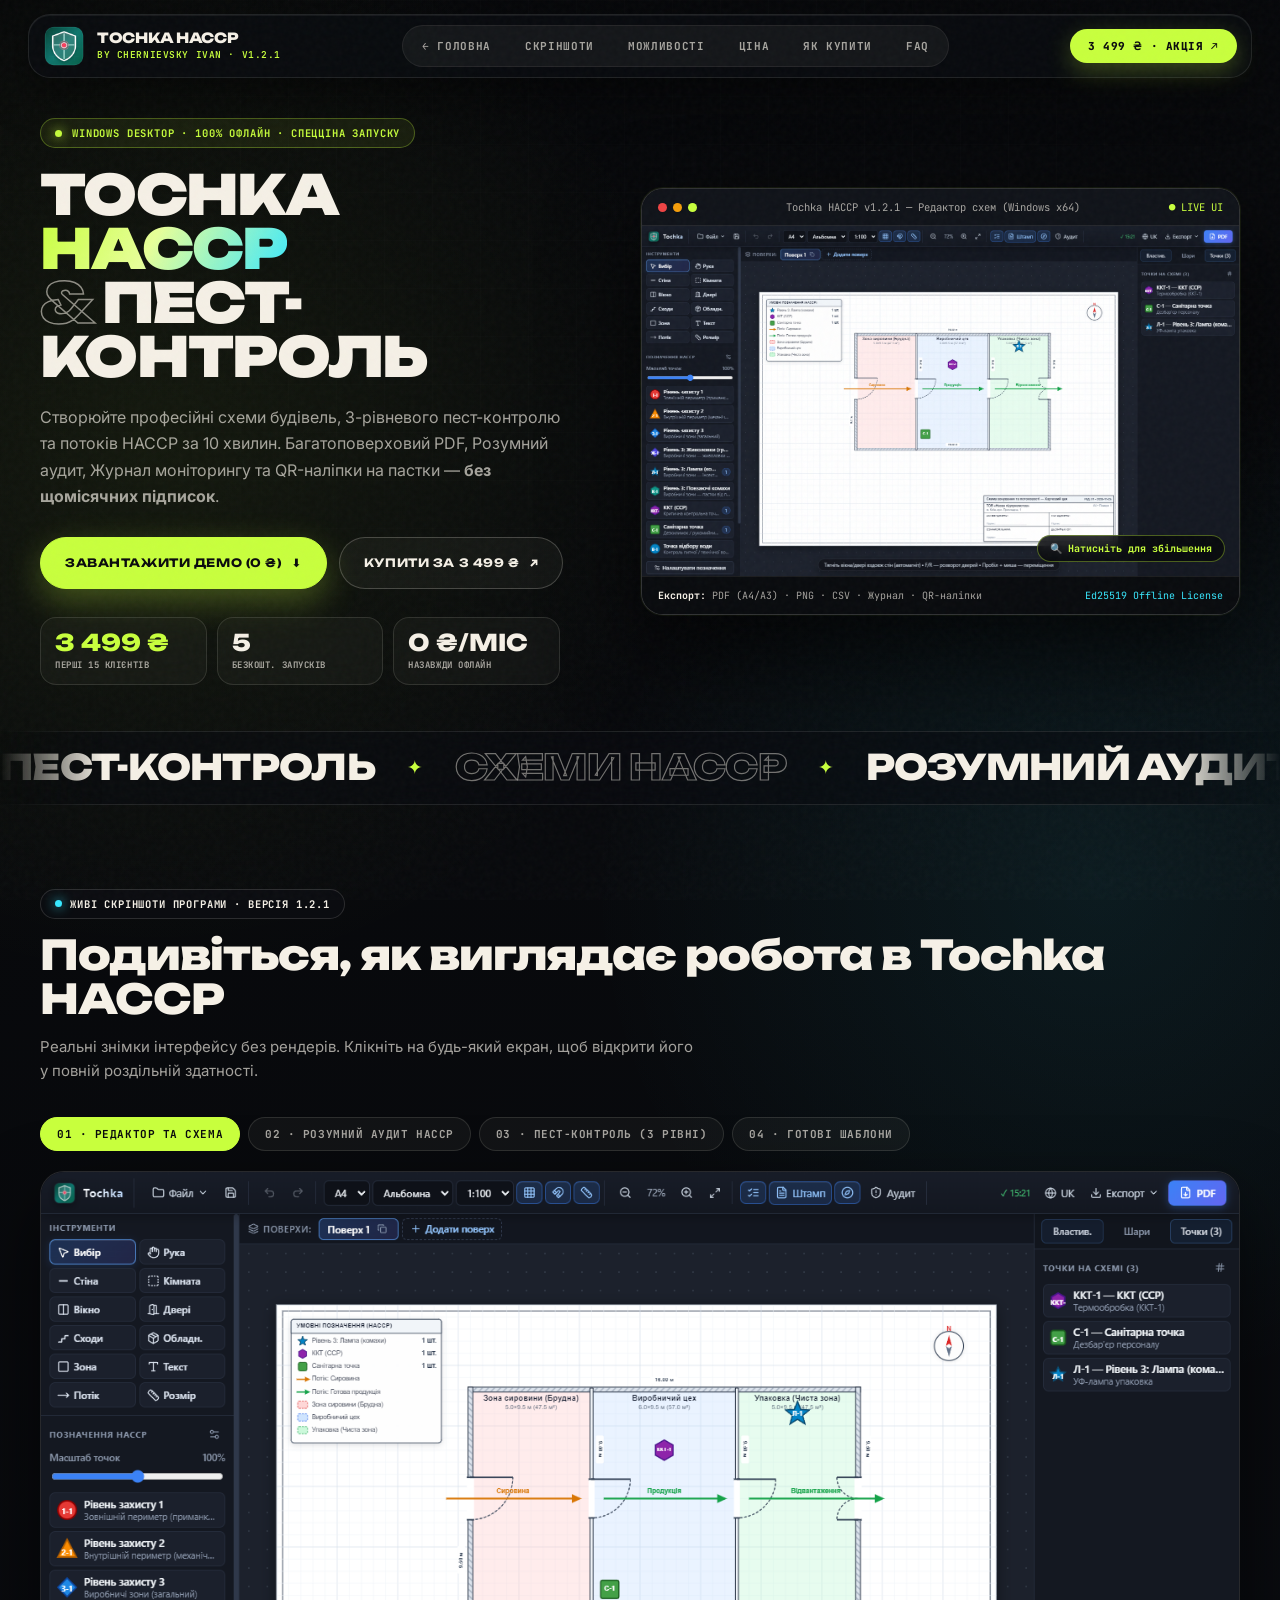
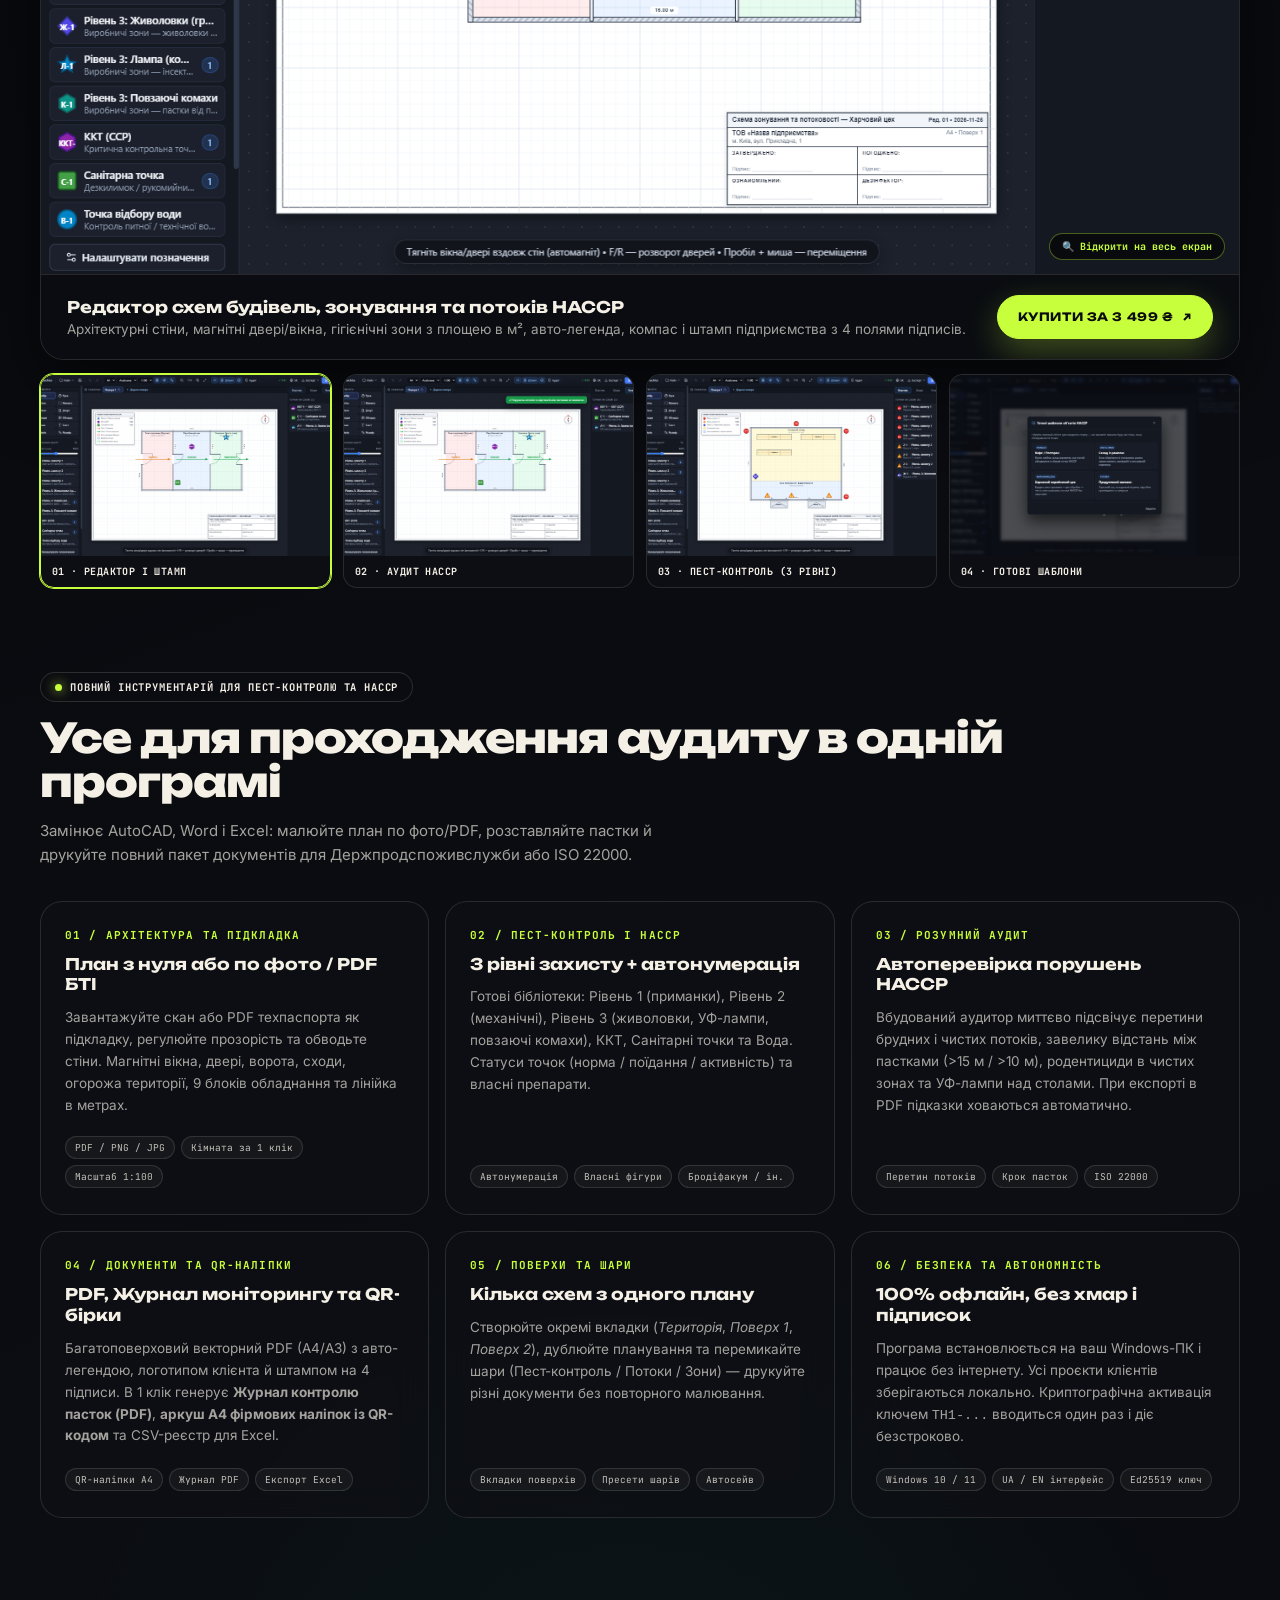
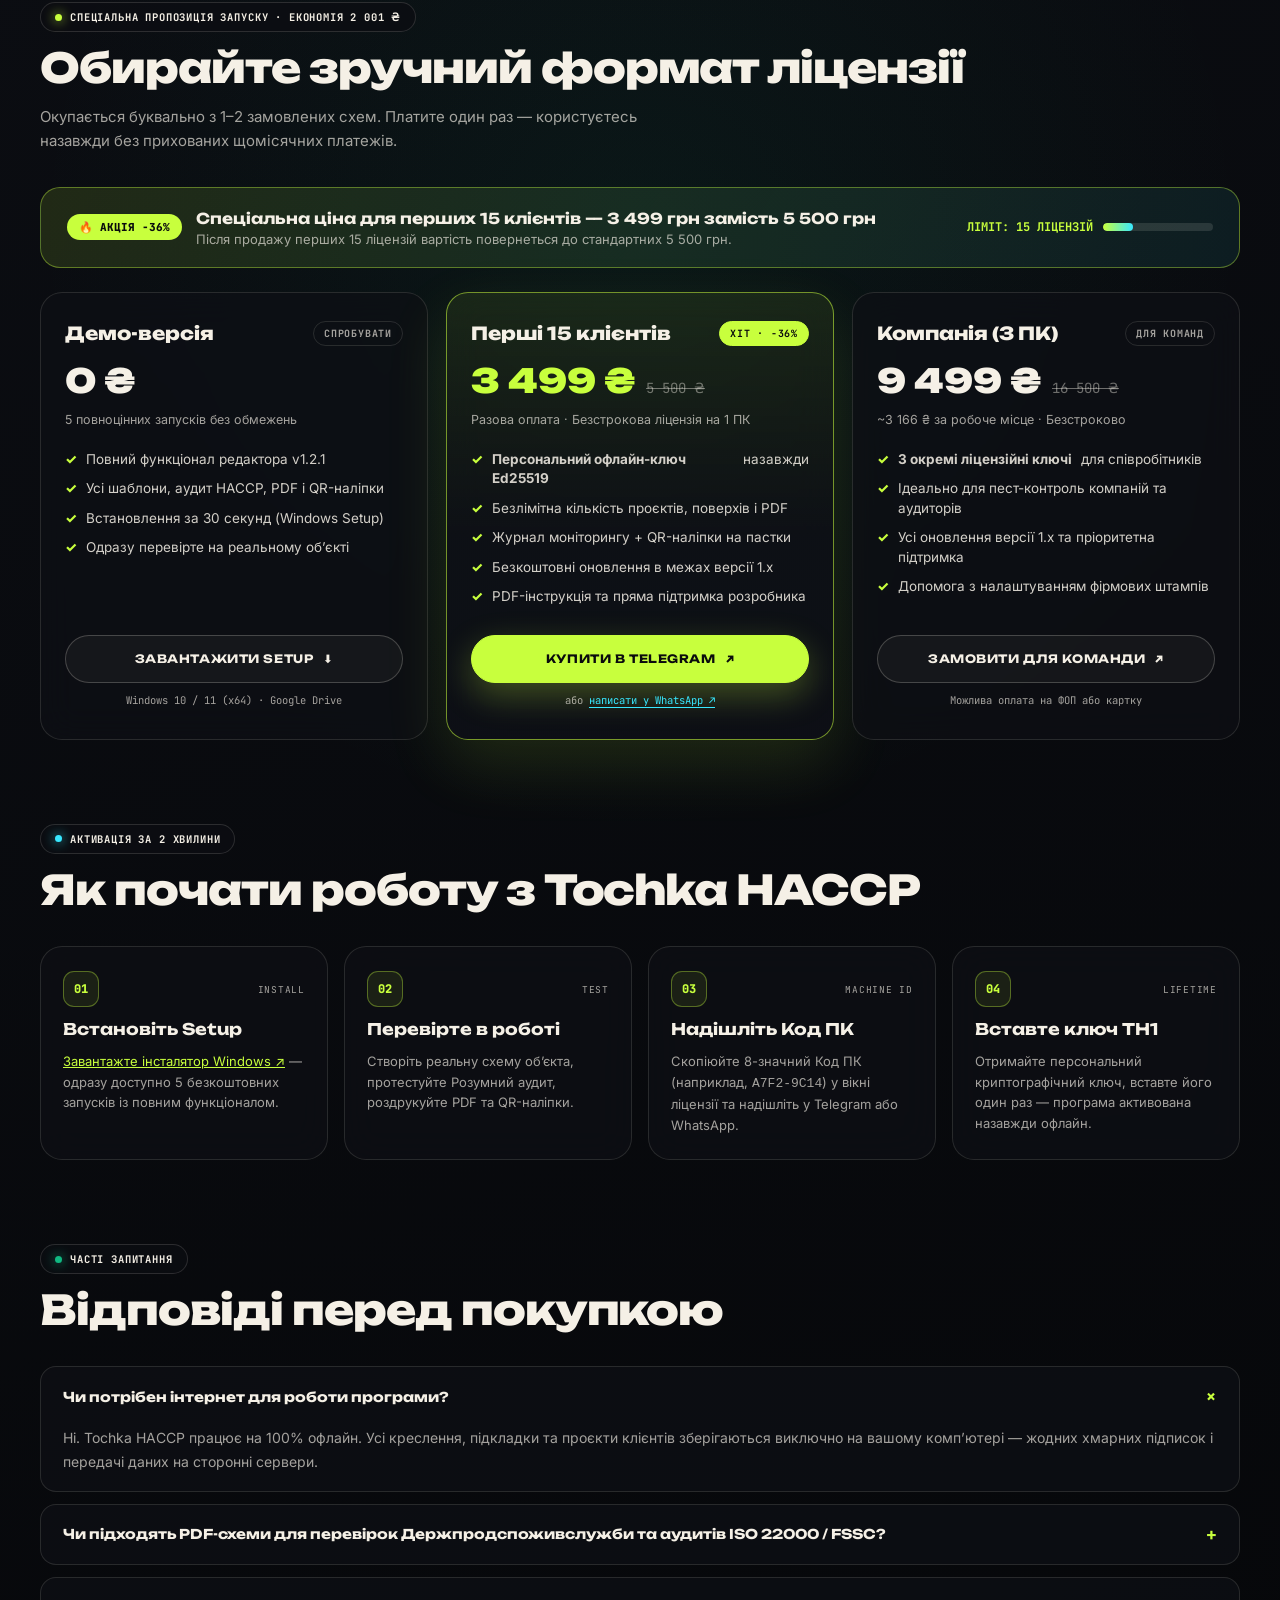
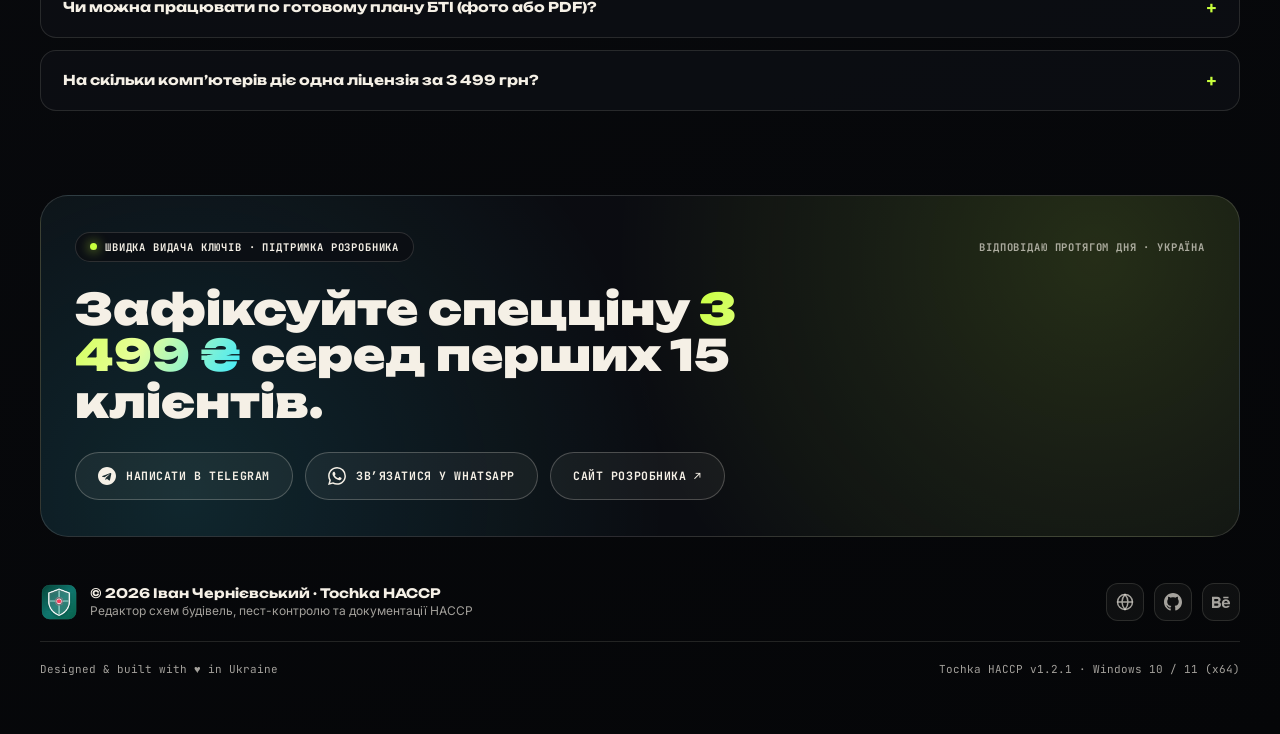
==== commit 141058ce: "Add files via upload" ====
--- a/tochka/index.html
+++ b/tochka/index.html
@@ -2,7 +2,8 @@
 <html lang="uk">
   <head>
     <meta charset="UTF-8" />
-    <meta name="viewport" content="width=device-width, initial-scale=1.0" />
+    <meta name="viewport" content="width=device-width, initial-scale=1.0, viewport-fit=cover" />
+    <meta name="theme-color" content="#07080a" />
     <title>Tochka НАССР — Редактор схем пест-контролю та НАССР для Windows</title>
     <meta
       name="description"
@@ -101,8 +102,8 @@
           <div class="hero-window">
             <div class="window-bar">
               <div class="window-dots" aria-hidden="true"><span></span><span></span><span></span></div>
-              <span>Tochka НАССР v1.2.1 — Редактор схем (Windows x64)</span>
-              <span style="color: var(--accent);">● LIVE UI</span>
+              <span class="window-title">Tochka НАССР v1.2.1 — Редактор схем (Windows x64)</span>
+              <span class="window-live" style="color: var(--accent);">● LIVE UI</span>
             </div>
             <div class="window-shot" data-zoom>
               <img
@@ -184,19 +185,19 @@
 
         <div class="shots-thumbs">
           <button type="button" class="shot-thumb active">
-            <img src="screenshots/shot-editor.png" alt="Редактор схем" />
+            <img src="screenshots/shot-editor.png" alt="Редактор схем" loading="lazy" decoding="async" />
             <span>01 · Редактор і штамп</span>
           </button>
           <button type="button" class="shot-thumb">
-            <img src="screenshots/shot-audit.png" alt="Розумний аудит НАССР" />
+            <img src="screenshots/shot-audit.png" alt="Розумний аудит НАССР" loading="lazy" decoding="async" />
             <span>02 · Аудит НАССР</span>
           </button>
           <button type="button" class="shot-thumb">
-            <img src="screenshots/shot-custom.png" alt="Схема 3-рівневого пест-контролю складу" />
+            <img src="screenshots/shot-custom.png" alt="Схема 3-рівневого пест-контролю складу" loading="lazy" decoding="async" />
             <span>03 · Пест-контроль (3 рівні)</span>
           </button>
           <button type="button" class="shot-thumb">
-            <img src="screenshots/shot-pest.png" alt="Готові шаблони" />
+            <img src="screenshots/shot-pest.png" alt="Готові шаблони" loading="lazy" decoding="async" />
             <span>04 · Готові шаблони</span>
           </button>
         </div>
--- a/tochka/styles.css
+++ b/tochka/styles.css
@@ -81,8 +81,10 @@
   font-family: var(--font-display);
 }
 
-a { color: inherit; text-decoration: none; }
+a { color: inherit; text-decoration: none; -webkit-tap-highlight-color: transparent; }
+button { -webkit-tap-highlight-color: transparent; }
 img { display: block; max-width: 100%; }
+section[id] { scroll-margin-top: 86px; }
 
 /* Spotlight Hover Card */
 .spotlight-card {
@@ -422,6 +424,7 @@
   display: flex;
   align-items: center;
   justify-content: space-between;
+  gap: 10px;
   padding: 11px 16px;
   border-bottom: 1px solid rgba(245, 240, 230, 0.09);
   background: rgba(16, 19, 26, 0.95);
@@ -429,7 +432,14 @@
   font-size: 10.5px;
   color: var(--muted);
 }
-.window-dots { display: flex; gap: 6px; }
+.window-dots { display: flex; gap: 6px; flex-shrink: 0; }
+.window-title {
+  min-width: 0;
+  overflow: hidden;
+  text-overflow: ellipsis;
+  white-space: nowrap;
+}
+.window-live { flex-shrink: 0; white-space: nowrap; }
 .window-dots span { width: 9px; height: 9px; border-radius: 50%; background: rgba(245,240,230,0.2); }
 .window-dots span:nth-child(1) { background: #ef4444; }
 .window-dots span:nth-child(2) { background: #f59e0b; }
@@ -1156,43 +1166,323 @@
   position: fixed;
   left: 12px;
   right: 12px;
-  bottom: 12px;
+  bottom: max(10px, env(safe-area-inset-bottom, 10px));
   z-index: 45;
   padding: 6px;
+  gap: 4px;
   border-radius: 18px;
-  border: 1px solid rgba(245, 240, 230, 0.14);
-  background: rgba(10, 12, 16, 0.88);
+  border: 1px solid rgba(245, 240, 230, 0.16);
+  background: rgba(10, 12, 16, 0.92);
+  box-shadow: 0 14px 36px rgba(0, 0, 0, 0.62), inset 0 1px 0 rgba(255, 255, 255, 0.06);
   backdrop-filter: blur(20px);
+  -webkit-backdrop-filter: blur(20px);
   justify-content: space-around;
 }
 .mobile-dock a {
+  flex: 1;
   display: flex;
   flex-direction: column;
   align-items: center;
+  justify-content: center;
+  min-height: 40px;
   gap: 3px;
-  padding: 6px 10px;
+  padding: 8px 6px;
   border-radius: 12px;
   font-family: var(--font-mono);
-  font-size: 9.5px;
-  font-weight: 700;
-  color: var(--muted);
-}
-.mobile-dock a.is-active { color: var(--accent); background: rgba(200, 255, 61, 0.1); }
+  font-size: 10px;
+  font-weight: 700;
+  letter-spacing: 0.03em;
+  text-transform: uppercase;
+  color: var(--muted);
+  transition: color 180ms ease, background 180ms ease, transform 140ms ease;
+}
+.mobile-dock a:active { transform: scale(0.95); }
+.mobile-dock a.is-active { color: var(--accent); background: rgba(200, 255, 61, 0.12); }
+
+/* Touch device optimizations */
+@media (hover: none) {
+  .spotlight-card::before { display: none; }
+  .spotlight-card:hover,
+  .hero-window:hover,
+  .shot-thumb:hover,
+  .btn-dash:hover,
+  .header-cta:hover,
+  .contact-link-dash:hover {
+    transform: none;
+  }
+  .btn-dash:active,
+  .header-cta:active,
+  .contact-link-dash:active,
+  .shot-tab:active,
+  .shot-thumb:active {
+    transform: scale(0.97);
+  }
+}
 
 /* Responsive */
 @media (max-width: 1020px) {
-  .hero-dash { grid-template-columns: 1fr; }
+  .hero-dash { grid-template-columns: 1fr; gap: 28px; padding-top: 28px; }
+  .hero-lead-dash { max-width: 100%; }
+  .hero-stats { max-width: 100%; }
   .features-grid, .pricing-grid { grid-template-columns: repeat(2, minmax(0, 1fr)); }
   .workflow-grid { grid-template-columns: repeat(2, minmax(0, 1fr)); }
 }
 
 @media (max-width: 760px) {
+  section[id] { scroll-margin-top: 76px; }
+  main, .site-footer { width: calc(100% - 24px); }
+
+  /* Header */
+  .site-header {
+    top: 10px;
+    width: calc(100% - 20px);
+    margin: 10px auto 0;
+    padding: 8px 10px;
+    gap: 10px;
+    border-radius: 18px;
+  }
   .site-nav { display: none; }
-  .shots-stage-meta { flex-direction: column; align-items: flex-start; }
-  .shots-stage-meta .btn-dash { width: 100%; }
-  .features-grid, .pricing-grid, .workflow-grid, .shots-thumbs { grid-template-columns: 1fr; }
-  .hero-stats { grid-template-columns: repeat(3, minmax(0, 1fr)); }
+  .brand { gap: 9px; }
+  .brand-mark { width: 36px; height: 36px; border-radius: 10px; }
+  .brand-text strong { font-size: 12.5px; }
+  .brand-text small {
+    font-size: 8.5px;
+    letter-spacing: 0.03em;
+    overflow: hidden;
+    text-overflow: ellipsis;
+  }
+  .header-cta {
+    padding: 9px 12px;
+    gap: 5px;
+    font-size: 10px;
+    letter-spacing: 0.03em;
+    flex-shrink: 0;
+  }
+
+  /* Hero */
+  .hero-dash { padding: 20px 0 0; gap: 22px; }
+  .eyebrow-dash {
+    margin-bottom: 14px;
+    padding: 6px 11px;
+    gap: 8px;
+    border-radius: 14px;
+    font-size: 9.5px;
+    line-height: 1.35;
+    letter-spacing: 0.05em;
+  }
+  .title-dash {
+    margin-bottom: 14px;
+    font-size: clamp(1.5rem, 6.8vw, 2.3rem);
+    line-height: 1.06;
+    letter-spacing: -0.025em;
+    overflow-wrap: break-word;
+  }
+  .title-dash .amp { -webkit-text-stroke: 1.2px rgba(245, 240, 230, 0.55); }
+  .hero-lead-dash {
+    margin-bottom: 20px;
+    font-size: 14.5px;
+    line-height: 1.58;
+  }
+  .hero-actions-dash {
+    flex-direction: column;
+    gap: 10px;
+    margin-bottom: 20px;
+  }
+  .hero-actions-dash .btn-dash {
+    width: 100%;
+    height: 48px;
+    padding: 0 18px;
+    font-size: 11px;
+  }
+  .hero-stats {
+    grid-template-columns: repeat(3, minmax(0, 1fr));
+    gap: 8px;
+  }
+  .stat-pill {
+    padding: 11px 8px;
+    border-radius: 14px;
+    gap: 4px;
+    text-align: center;
+    align-items: center;
+  }
+  .stat-pill strong { font-size: clamp(0.95rem, 4vw, 1.2rem); }
+  .stat-pill span {
+    font-size: 8px;
+    line-height: 1.25;
+    letter-spacing: 0.03em;
+  }
+
+  /* Hero Window */
+  .hero-window { border-radius: 18px; }
+  .window-bar { padding: 9px 12px; font-size: 9.5px; }
+  .window-dots span { width: 8px; height: 8px; }
+  .window-footer {
+    flex-direction: column;
+    align-items: flex-start;
+    gap: 4px;
+    padding: 10px 12px;
+    font-size: 9.5px;
+    line-height: 1.4;
+  }
+  .zoom-pill {
+    right: 10px;
+    bottom: 10px;
+    padding: 5px 10px;
+    font-size: 9px;
+  }
+
+  /* Ticker */
+  .hero-ticker { margin-top: 6px; }
+  .ticker-track { gap: 20px; padding: 13px 0; }
+  .ticker-track span { font-size: 1.05rem; }
+  .ticker-track .ticker-sep { font-size: 0.95rem; }
+
+  /* Sections */
+  .section { padding: 54px 0 0; }
+  .section-heading { gap: 10px; margin-bottom: 22px; }
+  .section-heading h2 {
+    font-size: clamp(1.32rem, 5.8vw, 1.85rem);
+    line-height: 1.14;
+  }
+  .section-lead { font-size: 14px; line-height: 1.55; }
+  .badge-dash {
+    padding: 6px 11px;
+    border-radius: 14px;
+    font-size: 9.5px;
+    line-height: 1.35;
+    letter-spacing: 0.05em;
+  }
+
+  /* Screenshots */
+  .shots-tabs {
+    flex-wrap: nowrap;
+    overflow-x: auto;
+    -webkit-overflow-scrolling: touch;
+    scrollbar-width: none;
+    margin: 0 -12px 14px;
+    padding: 0 12px 4px;
+    gap: 8px;
+  }
+  .shots-tabs::-webkit-scrollbar { display: none; }
+  .shot-tab {
+    flex-shrink: 0;
+    white-space: nowrap;
+    padding: 9px 14px;
+    font-size: 10.5px;
+  }
+  .shots-stage { border-radius: 18px; }
+  .shots-stage-meta {
+    flex-direction: column;
+    align-items: flex-start;
+    gap: 14px;
+    padding: 16px;
+  }
+  .shots-stage-meta h3 { font-size: 14.5px; line-height: 1.3; }
+  .shots-stage-meta p { font-size: 13px; line-height: 1.5; }
+  .shots-stage-meta .btn-dash { width: 100%; height: 46px !important; }
+  .shots-thumbs {
+    grid-template-columns: repeat(2, minmax(0, 1fr));
+    gap: 10px;
+    margin-top: 12px;
+  }
+  .shot-thumb { border-radius: 12px; }
+  .shot-thumb span { padding: 8px 9px; font-size: 9.5px; line-height: 1.25; }
+
+  /* Features */
+  .features-grid { grid-template-columns: 1fr; gap: 12px; }
+  .feature-card { padding: 20px 18px; border-radius: 18px; gap: 10px; }
+  .feature-card h3 { font-size: 15px; }
+  .feature-card p { font-size: 13.5px; line-height: 1.55; }
+
+  /* Promo & Pricing */
+  .promo-banner {
+    padding: 16px;
+    gap: 14px;
+    border-radius: 18px;
+    margin-bottom: 18px;
+  }
+  .promo-banner-left {
+    flex-direction: column;
+    align-items: flex-start;
+    gap: 10px;
+  }
+  .promo-banner strong { font-size: 13.5px; line-height: 1.35; display: block; }
+  .promo-banner p { font-size: 12.5px; line-height: 1.45; }
+  .promo-slots { width: 100%; font-size: 11px; }
+  .slots-bar { flex: 1; }
+
+  .pricing-grid { grid-template-columns: 1fr; gap: 14px; }
+  .price-card { padding: 22px 18px; border-radius: 18px; gap: 14px; }
+  .price-top { flex-wrap: wrap; }
+  .price-card h3 { font-size: 16.5px; }
+  .price-val { font-size: clamp(1.65rem, 6.8vw, 2.05rem); }
+  .price-list { font-size: 13px; gap: 8px; }
+  .price-actions .btn-dash { height: 46px; font-size: 11px; }
+
+  /* Workflow */
+  .workflow-grid { grid-template-columns: repeat(2, minmax(0, 1fr)); gap: 12px; }
+  .workflow-step { padding: 18px 16px; border-radius: 18px; gap: 10px; }
+  .step-title { font-size: 14.5px; }
+  .step-desc { font-size: 12.5px; line-height: 1.5; }
+
+  /* FAQ */
+  .faq-item { border-radius: 14px; }
+  .faq-q { padding: 15px 16px; font-size: 13px; line-height: 1.4; gap: 12px; }
+  .faq-q span.plus { flex-shrink: 0; }
+  .faq-a { padding: 0 16px 16px; font-size: 13.5px; line-height: 1.58; }
+
+  /* Contact */
+  .contact-dash-wrap {
+    margin-top: 54px;
+    padding: 24px 18px;
+    border-radius: 22px;
+  }
+  .contact-header-dash { margin-bottom: 16px; gap: 10px; }
+  .contact-loc { font-size: 9.5px; }
+  .contact-title-dash {
+    margin-bottom: 20px;
+    font-size: clamp(1.35rem, 6vw, 1.9rem);
+    line-height: 1.14;
+  }
+  .contact-actions { flex-direction: column; gap: 10px; }
+  .contact-link-dash {
+    width: 100%;
+    justify-content: center;
+    padding: 14px 18px;
+    font-size: 11px;
+  }
+
+  /* Footer */
+  .site-footer {
+    padding: 36px 0 calc(92px + env(safe-area-inset-bottom, 0px));
+  }
+  .footer-name { font-size: 12px; }
+  .footer-tagline { font-size: 11.5px; }
+  .footer-bottom { font-size: 10.5px; }
+
+  /* Lightbox */
+  .lightbox { padding: 12px; }
+  .lightbox-bar { gap: 10px; font-size: 11px; }
+  .lightbox-close {
+    flex-shrink: 0;
+    padding: 8px 12px;
+    font-size: 10.5px;
+    white-space: nowrap;
+  }
+  .lightbox img { max-height: 76dvh; border-radius: 10px; }
+
   .mobile-dock { display: flex; }
-  .site-footer { padding-bottom: 96px; }
-  .contact-dash-wrap { padding: 26px 20px; }
-}
+}
+
+@media (max-width: 480px) {
+  .workflow-grid { grid-template-columns: 1fr; }
+}
+
+@media (max-width: 390px) {
+  .brand-text small { display: none; }
+  .header-cta { padding: 8px 10px; font-size: 9.5px; }
+  .title-dash { font-size: clamp(1.35rem, 6.4vw, 1.65rem); }
+  .stat-pill { padding: 10px 6px; }
+  .stat-pill strong { font-size: 0.92rem; }
+  .stat-pill span { font-size: 7.5px; }
+}
